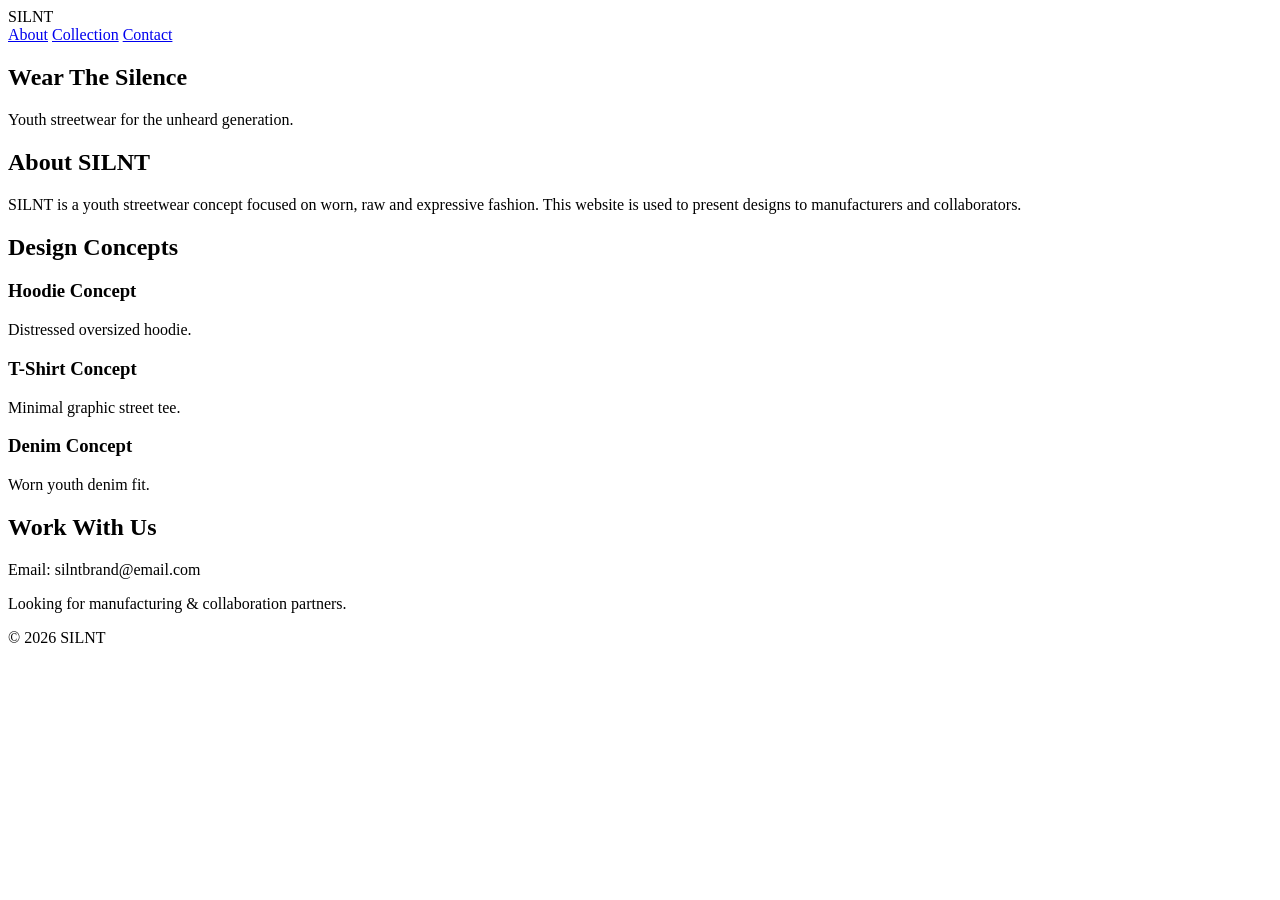
==== templates/index.html @ a0509a73 "Create index.html" ====
<!DOCTYPE html>
<html lang="en">
<head>
    <meta charset="UTF-8">
    <title>SILNT</title>
    <link rel="stylesheet" href="/static/style.css">
</head>

<body>

<!-- NAVBAR -->
<nav class="nav">
    <div class="logo">SILNT</div>
    <div class="links">
        <a href="#about">About</a>
        <a href="#collection">Collection</a>
        <a href="#contact">Contact</a>
    </div>
</nav>

<!-- HERO -->
<section class="hero">
    <h1>Wear The Silence</h1>
    <p>Youth streetwear for the unheard generation.</p>
</section>

<!-- ABOUT -->
<section id="about" class="section dark">
    <h2>About SILNT</h2>
    <p>
        SILNT is a youth streetwear concept focused on worn,
        raw and expressive fashion.  
        This website is used to present designs to manufacturers
        and collaborators.
    </p>
</section>

<!-- COLLECTION -->
<section id="collection" class="section">
    <h2>Design Concepts</h2>

    <div class="grid">

        <div class="card">
            <div class="placeholder"></div>
            <h3>Hoodie Concept</h3>
            <p>Distressed oversized hoodie.</p>
        </div>

        <div class="card">
            <div class="placeholder"></div>
            <h3>T-Shirt Concept</h3>
            <p>Minimal graphic street tee.</p>
        </div>

        <div class="card">
            <div class="placeholder"></div>
            <h3>Denim Concept</h3>
            <p>Worn youth denim fit.</p>
        </div>

    </div>
</section>

<!-- CONTACT -->
<section id="contact" class="section dark">
    <h2>Work With Us</h2>
    <p>Email: silntbrand@email.com</p>
    <p>Looking for manufacturing & collaboration partners.</p>
</section>

<footer>
    © 2026 SILNT
</footer>

</body>
</html>
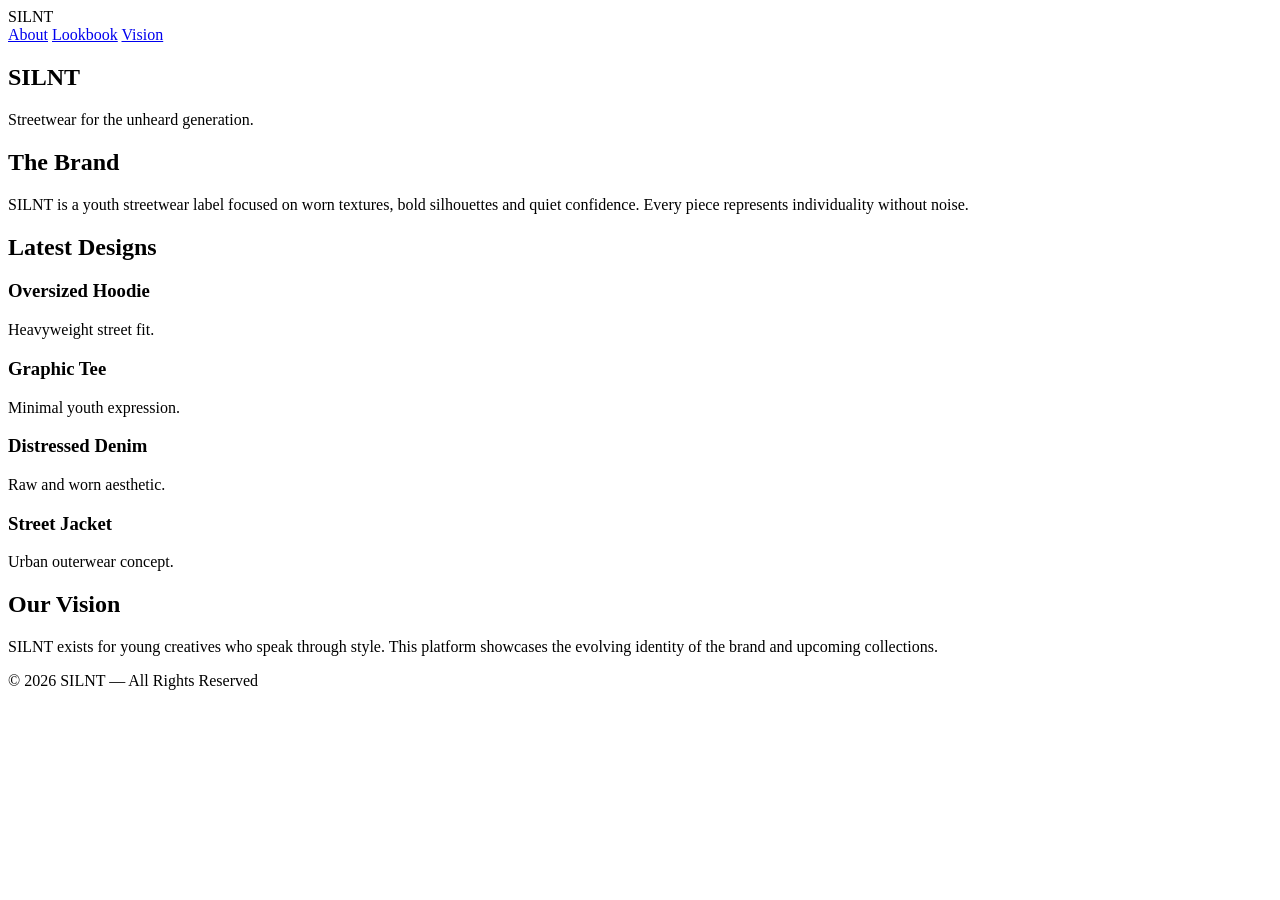
==== commit 5dde42ff: "Update index.html" ====
--- a/templates/index.html
+++ b/templates/index.html
@@ -13,64 +13,72 @@
     <div class="logo">SILNT</div>
     <div class="links">
         <a href="#about">About</a>
-        <a href="#collection">Collection</a>
-        <a href="#contact">Contact</a>
+        <a href="#lookbook">Lookbook</a>
+        <a href="#vision">Vision</a>
     </div>
 </nav>
 
 <!-- HERO -->
 <section class="hero">
-    <h1>Wear The Silence</h1>
-    <p>Youth streetwear for the unheard generation.</p>
+    <h1>SILNT</h1>
+    <p>Streetwear for the unheard generation.</p>
 </section>
 
 <!-- ABOUT -->
 <section id="about" class="section dark">
-    <h2>About SILNT</h2>
+    <h2>The Brand</h2>
     <p>
-        SILNT is a youth streetwear concept focused on worn,
-        raw and expressive fashion.  
-        This website is used to present designs to manufacturers
-        and collaborators.
+        SILNT is a youth streetwear label focused on worn textures,
+        bold silhouettes and quiet confidence.
+        Every piece represents individuality without noise.
     </p>
 </section>
 
-<!-- COLLECTION -->
-<section id="collection" class="section">
-    <h2>Design Concepts</h2>
+<!-- LOOKBOOK -->
+<section id="lookbook" class="section">
+    <h2>Latest Designs</h2>
 
     <div class="grid">
 
         <div class="card">
             <div class="placeholder"></div>
-            <h3>Hoodie Concept</h3>
-            <p>Distressed oversized hoodie.</p>
+            <h3>Oversized Hoodie</h3>
+            <p>Heavyweight street fit.</p>
         </div>
 
         <div class="card">
             <div class="placeholder"></div>
-            <h3>T-Shirt Concept</h3>
-            <p>Minimal graphic street tee.</p>
+            <h3>Graphic Tee</h3>
+            <p>Minimal youth expression.</p>
         </div>
 
         <div class="card">
             <div class="placeholder"></div>
-            <h3>Denim Concept</h3>
-            <p>Worn youth denim fit.</p>
+            <h3>Distressed Denim</h3>
+            <p>Raw and worn aesthetic.</p>
+        </div>
+
+        <div class="card">
+            <div class="placeholder"></div>
+            <h3>Street Jacket</h3>
+            <p>Urban outerwear concept.</p>
         </div>
 
     </div>
 </section>
 
-<!-- CONTACT -->
-<section id="contact" class="section dark">
-    <h2>Work With Us</h2>
-    <p>Email: silntbrand@email.com</p>
-    <p>Looking for manufacturing & collaboration partners.</p>
+<!-- VISION -->
+<section id="vision" class="section dark">
+    <h2>Our Vision</h2>
+    <p>
+        SILNT exists for young creatives who speak through style.
+        This platform showcases the evolving identity of the brand
+        and upcoming collections.
+    </p>
 </section>
 
 <footer>
-    © 2026 SILNT
+    © 2026 SILNT — All Rights Reserved
 </footer>
 
 </body>
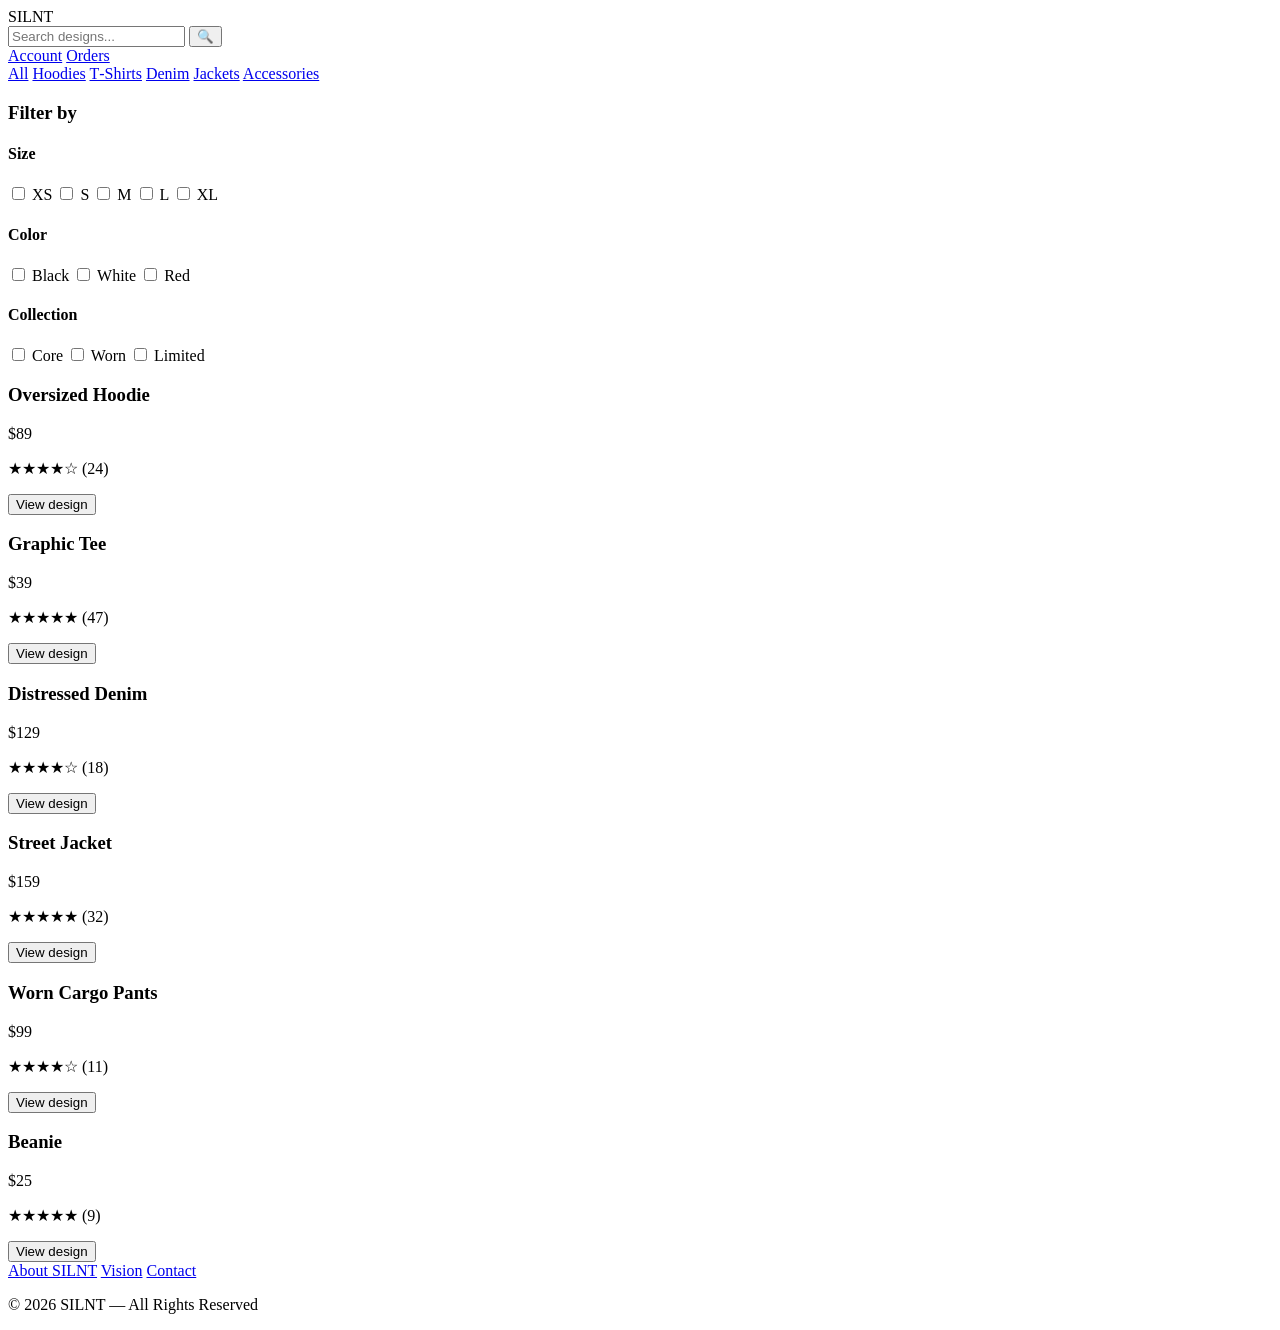
==== commit a7a7eabc: "Update index.html" ====
--- a/templates/index.html
+++ b/templates/index.html
@@ -2,83 +2,134 @@
 <html lang="en">
 <head>
     <meta charset="UTF-8">
-    <title>SILNT</title>
+    <title>SILNT – Streetwear</title>
     <link rel="stylesheet" href="/static/style.css">
 </head>
-
 <body>
 
-<!-- NAVBAR -->
-<nav class="nav">
+<!-- Amazon‑style top bar -->
+<div class="top-bar">
     <div class="logo">SILNT</div>
-    <div class="links">
-        <a href="#about">About</a>
-        <a href="#lookbook">Lookbook</a>
-        <a href="#vision">Vision</a>
+    <div class="search-bar">
+        <input type="text" placeholder="Search designs...">
+        <button>🔍</button>
     </div>
-</nav>
+    <div class="account-links">
+        <a href="#">Account</a>
+        <a href="#">Orders</a>
+    </div>
+</div>
 
-<!-- HERO -->
-<section class="hero">
-    <h1>SILNT</h1>
-    <p>Streetwear for the unheard generation.</p>
-</section>
+<!-- Secondary navigation (categories) -->
+<div class="category-nav">
+    <a href="#">All</a>
+    <a href="#">Hoodies</a>
+    <a href="#">T‑Shirts</a>
+    <a href="#">Denim</a>
+    <a href="#">Jackets</a>
+    <a href="#">Accessories</a>
+</div>
 
-<!-- ABOUT -->
-<section id="about" class="section dark">
-    <h2>The Brand</h2>
-    <p>
-        SILNT is a youth streetwear label focused on worn textures,
-        bold silhouettes and quiet confidence.
-        Every piece represents individuality without noise.
-    </p>
-</section>
+<!-- Main container with sidebar + product grid -->
+<div class="main-container">
 
-<!-- LOOKBOOK -->
-<section id="lookbook" class="section">
-    <h2>Latest Designs</h2>
+    <!-- Left sidebar (filters) -->
+    <aside class="sidebar">
+        <h3>Filter by</h3>
+        <div class="filter-section">
+            <h4>Size</h4>
+            <label><input type="checkbox"> XS</label>
+            <label><input type="checkbox"> S</label>
+            <label><input type="checkbox"> M</label>
+            <label><input type="checkbox"> L</label>
+            <label><input type="checkbox"> XL</label>
+        </div>
+        <div class="filter-section">
+            <h4>Color</h4>
+            <label><input type="checkbox"> Black</label>
+            <label><input type="checkbox"> White</label>
+            <label><input type="checkbox"> Red</label>
+        </div>
+        <div class="filter-section">
+            <h4>Collection</h4>
+            <label><input type="checkbox"> Core</label>
+            <label><input type="checkbox"> Worn</label>
+            <label><input type="checkbox"> Limited</label>
+        </div>
+    </aside>
 
-    <div class="grid">
-
-        <div class="card">
-            <div class="placeholder"></div>
-            <h3>Oversized Hoodie</h3>
-            <p>Heavyweight street fit.</p>
+    <!-- Product grid (lookbook) -->
+    <section class="products-grid">
+        <div class="product-card">
+            <div class="image-placeholder"></div>
+            <div class="product-info">
+                <h3>Oversized Hoodie</h3>
+                <p class="price">$89</p>
+                <p class="rating">★★★★☆ (24)</p>
+                <button class="view-btn">View design</button>
+            </div>
         </div>
 
-        <div class="card">
-            <div class="placeholder"></div>
-            <h3>Graphic Tee</h3>
-            <p>Minimal youth expression.</p>
+        <div class="product-card">
+            <div class="image-placeholder"></div>
+            <div class="product-info">
+                <h3>Graphic Tee</h3>
+                <p class="price">$39</p>
+                <p class="rating">★★★★★ (47)</p>
+                <button class="view-btn">View design</button>
+            </div>
         </div>
 
-        <div class="card">
-            <div class="placeholder"></div>
-            <h3>Distressed Denim</h3>
-            <p>Raw and worn aesthetic.</p>
+        <div class="product-card">
+            <div class="image-placeholder"></div>
+            <div class="product-info">
+                <h3>Distressed Denim</h3>
+                <p class="price">$129</p>
+                <p class="rating">★★★★☆ (18)</p>
+                <button class="view-btn">View design</button>
+            </div>
         </div>
 
-        <div class="card">
-            <div class="placeholder"></div>
-            <h3>Street Jacket</h3>
-            <p>Urban outerwear concept.</p>
+        <div class="product-card">
+            <div class="image-placeholder"></div>
+            <div class="product-info">
+                <h3>Street Jacket</h3>
+                <p class="price">$159</p>
+                <p class="rating">★★★★★ (32)</p>
+                <button class="view-btn">View design</button>
+            </div>
         </div>
 
+        <div class="product-card">
+            <div class="image-placeholder"></div>
+            <div class="product-info">
+                <h3>Worn Cargo Pants</h3>
+                <p class="price">$99</p>
+                <p class="rating">★★★★☆ (11)</p>
+                <button class="view-btn">View design</button>
+            </div>
+        </div>
+
+        <div class="product-card">
+            <div class="image-placeholder"></div>
+            <div class="product-info">
+                <h3>Beanie</h3>
+                <p class="price">$25</p>
+                <p class="rating">★★★★★ (9)</p>
+                <button class="view-btn">View design</button>
+            </div>
+        </div>
+    </section>
+</div>
+
+<!-- Footer -->
+<footer>
+    <div class="footer-links">
+        <a href="#">About SILNT</a>
+        <a href="#">Vision</a>
+        <a href="#">Contact</a>
     </div>
-</section>
-
-<!-- VISION -->
-<section id="vision" class="section dark">
-    <h2>Our Vision</h2>
-    <p>
-        SILNT exists for young creatives who speak through style.
-        This platform showcases the evolving identity of the brand
-        and upcoming collections.
-    </p>
-</section>
-
-<footer>
-    © 2026 SILNT — All Rights Reserved
+    <p>© 2026 SILNT — All Rights Reserved</p>
 </footer>
 
 </body>
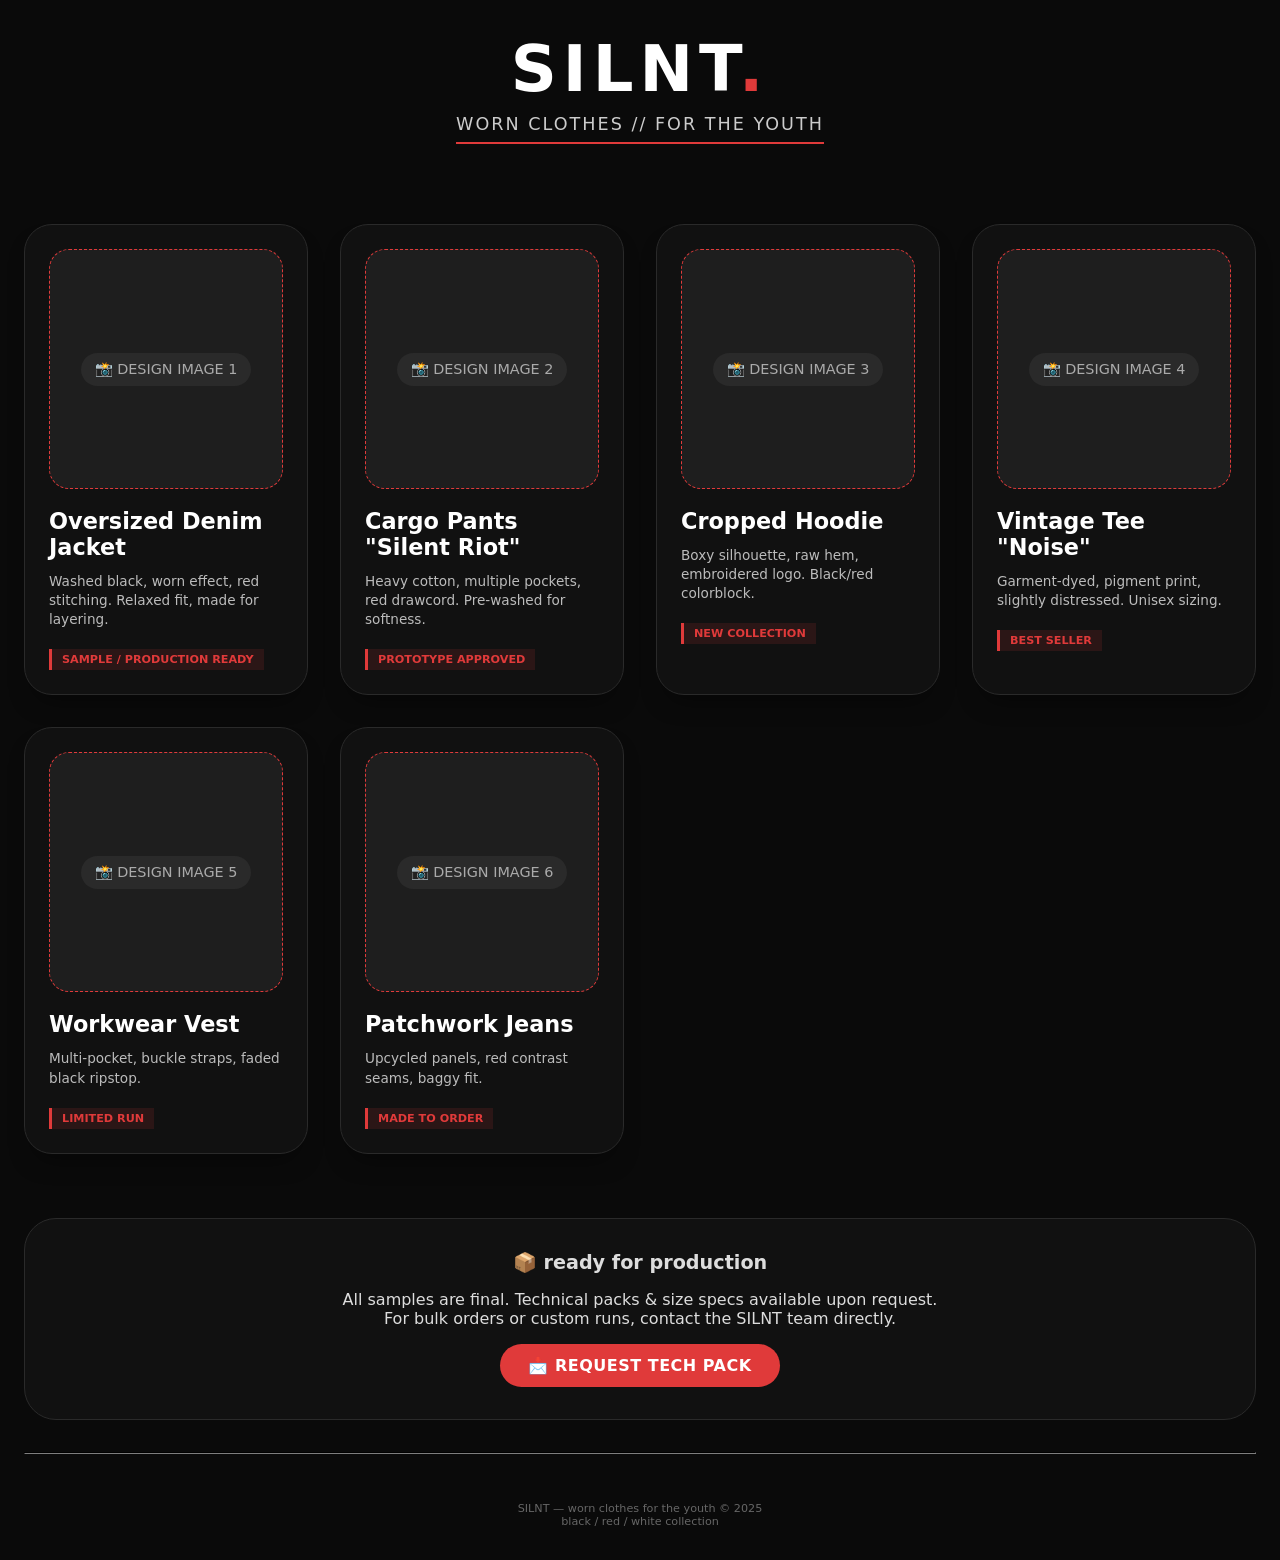
==== commit ab413f42: "Update index.html" ====
--- a/templates/index.html
+++ b/templates/index.html
@@ -2,135 +2,309 @@
 <html lang="en">
 <head>
     <meta charset="UTF-8">
-    <title>SILNT – Streetwear</title>
-    <link rel="stylesheet" href="/static/style.css">
+    <meta name="viewport" content="width=device-width, initial-scale=1.0, user-scalable=yes">
+    <title>SILNT – Worn clothes for the youth</title>
+    <style>
+        * {
+            margin: 0;
+            padding: 0;
+            box-sizing: border-box;
+        }
+
+        body {
+            background: #0a0a0a;  /* deep black base */
+            font-family: 'Inter', 'Segoe UI', system-ui, -apple-system, sans-serif;
+            color: #eee;
+            padding: 2rem 1.5rem;
+        }
+
+        /* red accent & white details */
+        .brand-red {
+            color: #e03a3a;
+        }
+
+        /* container */
+        .container {
+            max-width: 1300px;
+            margin: 0 auto;
+        }
+
+        /* header */
+        .brand-header {
+            text-align: center;
+            margin-bottom: 3rem;
+            border-bottom: 2px solid #e03a3a;
+            display: inline-block;
+            width: auto;
+            padding-bottom: 0.5rem;
+        }
+
+        h1 {
+            font-size: 4rem;
+            letter-spacing: 6px;
+            font-weight: 800;
+            color: white;
+            text-transform: uppercase;
+        }
+
+        h1 span {
+            color: #e03a3a;
+        }
+
+        .tagline {
+            font-size: 1.1rem;
+            text-transform: uppercase;
+            letter-spacing: 2px;
+            color: #ccc;
+            margin-top: 0.5rem;
+        }
+
+        /* description beside floating cards – we use a grid of product cards */
+        .products-grid {
+            display: grid;
+            grid-template-columns: repeat(auto-fill, minmax(280px, 1fr));
+            gap: 2rem;
+            margin-top: 2rem;
+        }
+
+        /* floating card effect (same animation as before) */
+        .product-card {
+            background: #111;
+            border: 1px solid #2a2a2a;
+            border-radius: 28px;
+            padding: 1.5rem;
+            transition: all 0.25s ease;
+            animation: float 4s infinite ease-in-out;
+            box-shadow: 0 15px 25px -12px rgba(0,0,0,0.5);
+            backdrop-filter: blur(2px);
+        }
+
+        .product-card:nth-child(1) { animation-delay: 0s; }
+        .product-card:nth-child(2) { animation-delay: 0.4s; }
+        .product-card:nth-child(3) { animation-delay: 0.8s; }
+        .product-card:nth-child(4) { animation-delay: 1.2s; }
+        .product-card:nth-child(5) { animation-delay: 0.2s; }
+        .product-card:nth-child(6) { animation-delay: 0.6s; }
+
+        @keyframes float {
+            0% { transform: translateY(0px); }
+            50% { transform: translateY(-6px); }
+            100% { transform: translateY(0px); }
+        }
+
+        .product-card:hover {
+            transform: scale(1.02) translateY(-4px);
+            border-color: #e03a3a;
+            box-shadow: 0 25px 35px -16px rgba(224,58,58,0.3);
+        }
+
+        /* image placeholder (no actual image, just a mockup area) */
+        .image-placeholder {
+            background: #1e1e1e;
+            border-radius: 20px;
+            height: 240px;
+            display: flex;
+            align-items: center;
+            justify-content: center;
+            margin-bottom: 1.2rem;
+            border: 1px dashed #e03a3a;
+            text-align: center;
+            font-size: 0.9rem;
+            color: #aaa;
+            text-transform: uppercase;
+            transition: background 0.2s;
+        }
+
+        .image-placeholder i {
+            font-style: normal;
+            background: #2a2a2a;
+            padding: 8px 14px;
+            border-radius: 40px;
+        }
+
+        /* product info */
+        .product-title {
+            font-size: 1.4rem;
+            font-weight: 700;
+            margin-bottom: 0.5rem;
+            color: white;
+        }
+
+        .product-description {
+            font-size: 0.85rem;
+            color: #bcbcbc;
+            line-height: 1.4;
+            margin: 0.75rem 0;
+        }
+
+        .badge {
+            display: inline-block;
+            background: #e03a3a20;
+            border-left: 3px solid #e03a3a;
+            padding: 4px 10px;
+            font-size: 0.7rem;
+            font-weight: 600;
+            text-transform: uppercase;
+            color: #e03a3a;
+            margin-top: 0.5rem;
+        }
+
+        /* call to action / note for manufacturer */
+        .contact-note {
+            margin-top: 4rem;
+            text-align: center;
+            background: #111;
+            padding: 2rem;
+            border-radius: 32px;
+            border: 1px solid #2a2a2a;
+        }
+
+        .contact-note p {
+            max-width: 600px;
+            margin: 0 auto 1rem auto;
+            color: #ddd;
+        }
+
+        .btn {
+            display: inline-block;
+            background: #e03a3a;
+            color: white;
+            border: none;
+            padding: 12px 28px;
+            border-radius: 40px;
+            font-weight: bold;
+            letter-spacing: 0.5px;
+            text-decoration: none;
+            transition: background 0.2s;
+        }
+
+        .btn:hover {
+            background: #b02a2a;
+        }
+
+        hr {
+            border-color: #2a2a2a;
+            margin: 2rem 0;
+        }
+
+        footer {
+            text-align: center;
+            font-size: 0.7rem;
+            color: #666;
+            margin-top: 3rem;
+        }
+
+        /* responsive */
+        @media (max-width: 700px) {
+            body {
+                padding: 1rem;
+            }
+            h1 {
+                font-size: 2.5rem;
+            }
+            .products-grid {
+                gap: 1.2rem;
+            }
+        }
+    </style>
 </head>
 <body>
-
-<!-- Amazon‑style top bar -->
-<div class="top-bar">
-    <div class="logo">SILNT</div>
-    <div class="search-bar">
-        <input type="text" placeholder="Search designs...">
-        <button>🔍</button>
+<div class="container">
+    <div style="text-align: center;">
+        <div class="brand-header">
+            <h1>SILNT<span>.</span></h1>
+            <div class="tagline">worn clothes // for the youth</div>
+        </div>
     </div>
-    <div class="account-links">
-        <a href="#">Account</a>
-        <a href="#">Orders</a>
+
+    <!-- product grid -->
+    <div class="products-grid">
+        <!-- card 1 -->
+        <div class="product-card">
+            <div class="image-placeholder">
+                <i>📸 DESIGN IMAGE 1</i>
+            </div>
+            <div class="product-title">Oversized Denim Jacket</div>
+            <div class="product-description">
+                Washed black, worn effect, red stitching. Relaxed fit, made for layering.
+            </div>
+            <div class="badge">sample / production ready</div>
+        </div>
+
+        <!-- card 2 -->
+        <div class="product-card">
+            <div class="image-placeholder">
+                <i>📸 DESIGN IMAGE 2</i>
+            </div>
+            <div class="product-title">Cargo Pants "Silent Riot"</div>
+            <div class="product-description">
+                Heavy cotton, multiple pockets, red drawcord. Pre‑washed for softness.
+            </div>
+            <div class="badge">prototype approved</div>
+        </div>
+
+        <!-- card 3 -->
+        <div class="product-card">
+            <div class="image-placeholder">
+                <i>📸 DESIGN IMAGE 3</i>
+            </div>
+            <div class="product-title">Cropped Hoodie</div>
+            <div class="product-description">
+                Boxy silhouette, raw hem, embroidered logo. Black/red colorblock.
+            </div>
+            <div class="badge">new collection</div>
+        </div>
+
+        <!-- card 4 -->
+        <div class="product-card">
+            <div class="image-placeholder">
+                <i>📸 DESIGN IMAGE 4</i>
+            </div>
+            <div class="product-title">Vintage Tee "Noise"</div>
+            <div class="product-description">
+                Garment‑dyed, pigment print, slightly distressed. Unisex sizing.
+            </div>
+            <div class="badge">best seller</div>
+        </div>
+
+        <!-- card 5 -->
+        <div class="product-card">
+            <div class="image-placeholder">
+                <i>📸 DESIGN IMAGE 5</i>
+            </div>
+            <div class="product-title">Workwear Vest</div>
+            <div class="product-description">
+                Multi‑pocket, buckle straps, faded black ripstop.
+            </div>
+            <div class="badge">limited run</div>
+        </div>
+
+        <!-- card 6 -->
+        <div class="product-card">
+            <div class="image-placeholder">
+                <i>📸 DESIGN IMAGE 6</i>
+            </div>
+            <div class="product-title">Patchwork Jeans</div>
+            <div class="product-description">
+                Upcycled panels, red contrast seams, baggy fit.
+            </div>
+            <div class="badge">made to order</div>
+        </div>
     </div>
+
+    <!-- note for manufacturer & others -->
+    <div class="contact-note">
+        <p style="font-size:1.2rem; font-weight:600;">📦 ready for production</p>
+        <p>All samples are final. Technical packs & size specs available upon request.<br>
+        For bulk orders or custom runs, contact the SILNT team directly.</p>
+        <a href="#" class="btn">📩 REQUEST TECH PACK</a>
+    </div>
+
+    <hr>
+    <footer>
+        SILNT — worn clothes for the youth © 2025<br>
+        black / red / white collection
+    </footer>
 </div>
-
-<!-- Secondary navigation (categories) -->
-<div class="category-nav">
-    <a href="#">All</a>
-    <a href="#">Hoodies</a>
-    <a href="#">T‑Shirts</a>
-    <a href="#">Denim</a>
-    <a href="#">Jackets</a>
-    <a href="#">Accessories</a>
-</div>
-
-<!-- Main container with sidebar + product grid -->
-<div class="main-container">
-
-    <!-- Left sidebar (filters) -->
-    <aside class="sidebar">
-        <h3>Filter by</h3>
-        <div class="filter-section">
-            <h4>Size</h4>
-            <label><input type="checkbox"> XS</label>
-            <label><input type="checkbox"> S</label>
-            <label><input type="checkbox"> M</label>
-            <label><input type="checkbox"> L</label>
-            <label><input type="checkbox"> XL</label>
-        </div>
-        <div class="filter-section">
-            <h4>Color</h4>
-            <label><input type="checkbox"> Black</label>
-            <label><input type="checkbox"> White</label>
-            <label><input type="checkbox"> Red</label>
-        </div>
-        <div class="filter-section">
-            <h4>Collection</h4>
-            <label><input type="checkbox"> Core</label>
-            <label><input type="checkbox"> Worn</label>
-            <label><input type="checkbox"> Limited</label>
-        </div>
-    </aside>
-
-    <!-- Product grid (lookbook) -->
-    <section class="products-grid">
-        <div class="product-card">
-            <div class="image-placeholder"></div>
-            <div class="product-info">
-                <h3>Oversized Hoodie</h3>
-                <p class="price">$89</p>
-                <p class="rating">★★★★☆ (24)</p>
-                <button class="view-btn">View design</button>
-            </div>
-        </div>
-
-        <div class="product-card">
-            <div class="image-placeholder"></div>
-            <div class="product-info">
-                <h3>Graphic Tee</h3>
-                <p class="price">$39</p>
-                <p class="rating">★★★★★ (47)</p>
-                <button class="view-btn">View design</button>
-            </div>
-        </div>
-
-        <div class="product-card">
-            <div class="image-placeholder"></div>
-            <div class="product-info">
-                <h3>Distressed Denim</h3>
-                <p class="price">$129</p>
-                <p class="rating">★★★★☆ (18)</p>
-                <button class="view-btn">View design</button>
-            </div>
-        </div>
-
-        <div class="product-card">
-            <div class="image-placeholder"></div>
-            <div class="product-info">
-                <h3>Street Jacket</h3>
-                <p class="price">$159</p>
-                <p class="rating">★★★★★ (32)</p>
-                <button class="view-btn">View design</button>
-            </div>
-        </div>
-
-        <div class="product-card">
-            <div class="image-placeholder"></div>
-            <div class="product-info">
-                <h3>Worn Cargo Pants</h3>
-                <p class="price">$99</p>
-                <p class="rating">★★★★☆ (11)</p>
-                <button class="view-btn">View design</button>
-            </div>
-        </div>
-
-        <div class="product-card">
-            <div class="image-placeholder"></div>
-            <div class="product-info">
-                <h3>Beanie</h3>
-                <p class="price">$25</p>
-                <p class="rating">★★★★★ (9)</p>
-                <button class="view-btn">View design</button>
-            </div>
-        </div>
-    </section>
-</div>
-
-<!-- Footer -->
-<footer>
-    <div class="footer-links">
-        <a href="#">About SILNT</a>
-        <a href="#">Vision</a>
-        <a href="#">Contact</a>
-    </div>
-    <p>© 2026 SILNT — All Rights Reserved</p>
-</footer>
-
 </body>
 </html>
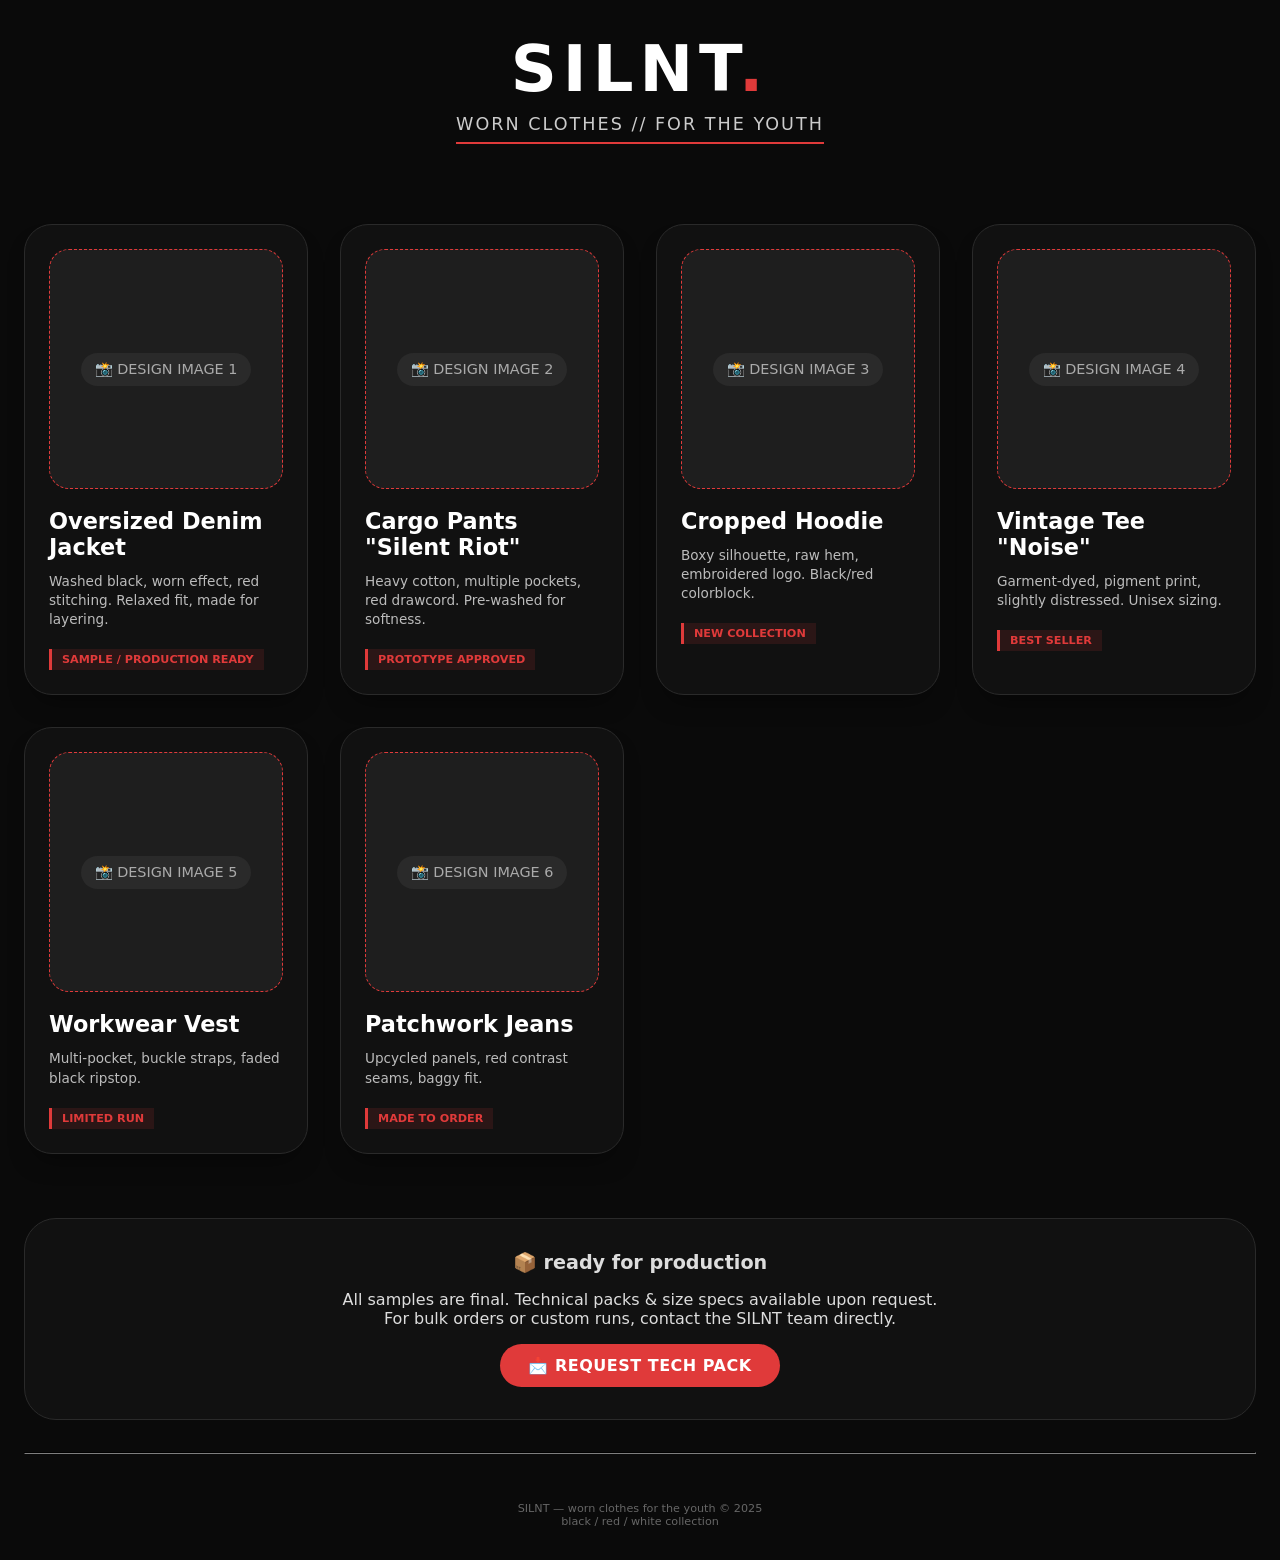
==== commit f897011c: "Update index.html" ====
--- a/templates/index.html
+++ b/templates/index.html
@@ -12,18 +12,16 @@
         }
 
         body {
-            background: #0a0a0a;  /* deep black base */
+            background: #0a0a0a;
             font-family: 'Inter', 'Segoe UI', system-ui, -apple-system, sans-serif;
             color: #eee;
             padding: 2rem 1.5rem;
         }
 
-        /* red accent & white details */
         .brand-red {
             color: #e03a3a;
         }
 
-        /* container */
         .container {
             max-width: 1300px;
             margin: 0 auto;
@@ -59,7 +57,7 @@
             margin-top: 0.5rem;
         }
 
-        /* description beside floating cards – we use a grid of product cards */
+        /* product grid */
         .products-grid {
             display: grid;
             grid-template-columns: repeat(auto-fill, minmax(280px, 1fr));
@@ -67,38 +65,22 @@
             margin-top: 2rem;
         }
 
-        /* floating card effect (same animation as before) */
+        /* card – no continuous float, only the image will float on hover */
         .product-card {
             background: #111;
             border: 1px solid #2a2a2a;
             border-radius: 28px;
             padding: 1.5rem;
             transition: all 0.25s ease;
-            animation: float 4s infinite ease-in-out;
             box-shadow: 0 15px 25px -12px rgba(0,0,0,0.5);
-            backdrop-filter: blur(2px);
-        }
-
-        .product-card:nth-child(1) { animation-delay: 0s; }
-        .product-card:nth-child(2) { animation-delay: 0.4s; }
-        .product-card:nth-child(3) { animation-delay: 0.8s; }
-        .product-card:nth-child(4) { animation-delay: 1.2s; }
-        .product-card:nth-child(5) { animation-delay: 0.2s; }
-        .product-card:nth-child(6) { animation-delay: 0.6s; }
-
-        @keyframes float {
-            0% { transform: translateY(0px); }
-            50% { transform: translateY(-6px); }
-            100% { transform: translateY(0px); }
         }
 
         .product-card:hover {
-            transform: scale(1.02) translateY(-4px);
             border-color: #e03a3a;
             box-shadow: 0 25px 35px -16px rgba(224,58,58,0.3);
         }
 
-        /* image placeholder (no actual image, just a mockup area) */
+        /* image placeholder – this will float on hover */
         .image-placeholder {
             background: #1e1e1e;
             border-radius: 20px;
@@ -112,7 +94,16 @@
             font-size: 0.9rem;
             color: #aaa;
             text-transform: uppercase;
-            transition: background 0.2s;
+            transition: transform 0.25s ease, box-shadow 0.25s ease;
+            will-change: transform;
+        }
+
+        /* floating effect only on hover – image lifts up */
+        .product-card:hover .image-placeholder {
+            transform: translateY(-8px);
+            box-shadow: 0 20px 25px -12px rgba(224,58,58,0.4);
+            background: #2a2a2a;
+            border-color: #e03a3a;
         }
 
         .image-placeholder i {
@@ -120,6 +111,12 @@
             background: #2a2a2a;
             padding: 8px 14px;
             border-radius: 40px;
+            transition: background 0.2s;
+        }
+
+        .product-card:hover .image-placeholder i {
+            background: #e03a3a20;
+            color: #e03a3a;
         }
 
         /* product info */
@@ -149,7 +146,7 @@
             margin-top: 0.5rem;
         }
 
-        /* call to action / note for manufacturer */
+        /* contact section */
         .contact-note {
             margin-top: 4rem;
             text-align: center;
@@ -194,7 +191,6 @@
             margin-top: 3rem;
         }
 
-        /* responsive */
         @media (max-width: 700px) {
             body {
                 padding: 1rem;
@@ -217,7 +213,6 @@
         </div>
     </div>
 
-    <!-- product grid -->
     <div class="products-grid">
         <!-- card 1 -->
         <div class="product-card">
@@ -292,7 +287,6 @@
         </div>
     </div>
 
-    <!-- note for manufacturer & others -->
     <div class="contact-note">
         <p style="font-size:1.2rem; font-weight:600;">📦 ready for production</p>
         <p>All samples are final. Technical packs & size specs available upon request.<br>
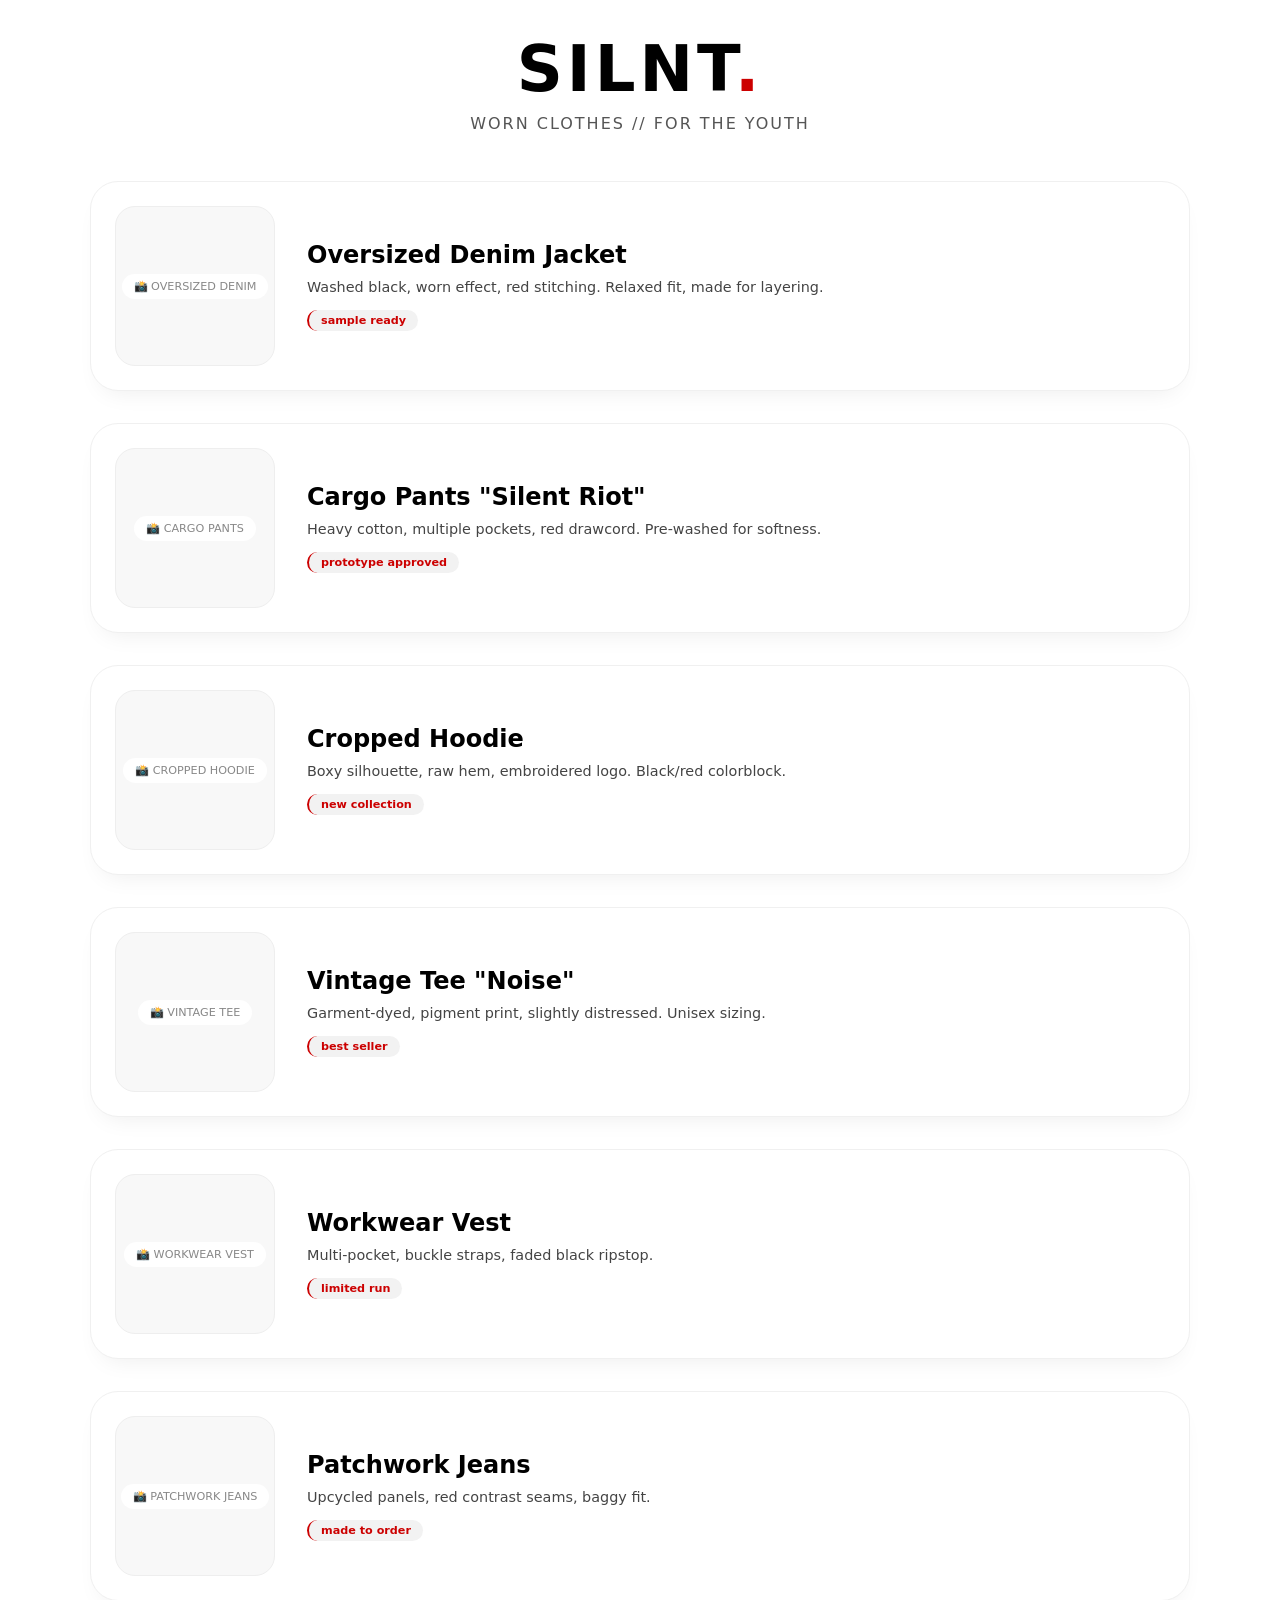
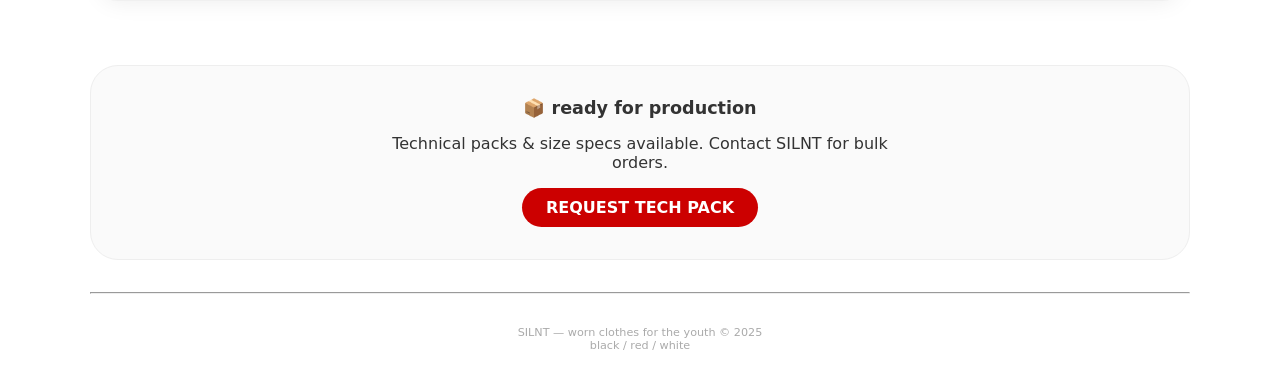
==== commit 85cf8c68: "Update index.html" ====
--- a/templates/index.html
+++ b/templates/index.html
@@ -3,7 +3,7 @@
 <head>
     <meta charset="UTF-8">
     <meta name="viewport" content="width=device-width, initial-scale=1.0, user-scalable=yes">
-    <title>SILNT – Worn clothes for the youth</title>
+    <title>SILNT – worn clothes for the youth</title>
     <style>
         * {
             margin: 0;
@@ -12,18 +12,14 @@
         }
 
         body {
-            background: #0a0a0a;
-            font-family: 'Inter', 'Segoe UI', system-ui, -apple-system, sans-serif;
-            color: #eee;
+            background: white;
+            font-family: 'Inter', 'Segoe UI', system-ui, sans-serif;
+            color: #111;
             padding: 2rem 1.5rem;
         }
 
-        .brand-red {
-            color: #e03a3a;
-        }
-
         .container {
-            max-width: 1300px;
+            max-width: 1100px;
             margin: 0 auto;
         }
 
@@ -31,273 +27,286 @@
         .brand-header {
             text-align: center;
             margin-bottom: 3rem;
-            border-bottom: 2px solid #e03a3a;
-            display: inline-block;
-            width: auto;
-            padding-bottom: 0.5rem;
         }
 
         h1 {
             font-size: 4rem;
-            letter-spacing: 6px;
+            letter-spacing: 4px;
             font-weight: 800;
-            color: white;
-            text-transform: uppercase;
+            color: black;
         }
 
         h1 span {
-            color: #e03a3a;
+            color: #c00;
         }
 
         .tagline {
-            font-size: 1.1rem;
+            font-size: 1rem;
             text-transform: uppercase;
             letter-spacing: 2px;
-            color: #ccc;
+            color: #555;
             margin-top: 0.5rem;
         }
 
         /* product grid */
         .products-grid {
-            display: grid;
-            grid-template-columns: repeat(auto-fill, minmax(280px, 1fr));
+            display: flex;
+            flex-direction: column;
             gap: 2rem;
-            margin-top: 2rem;
-        }
-
-        /* card – no continuous float, only the image will float on hover */
+        }
+
+        /* floating card */
         .product-card {
-            background: #111;
-            border: 1px solid #2a2a2a;
+            display: flex;
+            align-items: center;
+            gap: 2rem;
+            background: white;
             border-radius: 28px;
             padding: 1.5rem;
-            transition: all 0.25s ease;
-            box-shadow: 0 15px 25px -12px rgba(0,0,0,0.5);
+            box-shadow: 0 12px 24px -12px rgba(0, 0, 0, 0.08);
+            border: 1px solid #f0f0f0;
+            transition: box-shadow 0.2s, transform 0.2s;
         }
 
         .product-card:hover {
-            border-color: #e03a3a;
-            box-shadow: 0 25px 35px -16px rgba(224,58,58,0.3);
-        }
-
-        /* image placeholder – this will float on hover */
-        .image-placeholder {
-            background: #1e1e1e;
+            box-shadow: 0 20px 30px -12px rgba(0, 0, 0, 0.15);
+            transform: translateY(-2px);
+        }
+
+        /* image container – floats on hover */
+        .product-image {
+            flex-shrink: 0;
+            width: 160px;
+            height: 160px;
+            background: #f8f8f8;
             border-radius: 20px;
-            height: 240px;
             display: flex;
             align-items: center;
             justify-content: center;
-            margin-bottom: 1.2rem;
-            border: 1px dashed #e03a3a;
+            font-size: 0.8rem;
+            color: #aaa;
             text-align: center;
-            font-size: 0.9rem;
-            color: #aaa;
-            text-transform: uppercase;
             transition: transform 0.25s ease, box-shadow 0.25s ease;
-            will-change: transform;
-        }
-
-        /* floating effect only on hover – image lifts up */
-        .product-card:hover .image-placeholder {
+            border: 1px solid #eee;
+        }
+
+        /* the floating effect on hover */
+        .product-card:hover .product-image {
             transform: translateY(-8px);
-            box-shadow: 0 20px 25px -12px rgba(224,58,58,0.4);
-            background: #2a2a2a;
-            border-color: #e03a3a;
-        }
-
-        .image-placeholder i {
+            box-shadow: 0 15px 20px -10px rgba(0, 0, 0, 0.1);
+            background: #fff;
+            border-color: #ddd;
+        }
+
+        .product-image i {
             font-style: normal;
-            background: #2a2a2a;
-            padding: 8px 14px;
-            border-radius: 40px;
-            transition: background 0.2s;
-        }
-
-        .product-card:hover .image-placeholder i {
-            background: #e03a3a20;
-            color: #e03a3a;
-        }
-
-        /* product info */
+            background: #fff;
+            padding: 6px 12px;
+            border-radius: 30px;
+            font-size: 0.7rem;
+            color: #888;
+        }
+
+        /* description area */
+        .product-info {
+            flex: 1;
+        }
+
         .product-title {
-            font-size: 1.4rem;
+            font-size: 1.5rem;
             font-weight: 700;
             margin-bottom: 0.5rem;
-            color: white;
+            color: black;
         }
 
         .product-description {
-            font-size: 0.85rem;
-            color: #bcbcbc;
+            font-size: 0.9rem;
+            color: #444;
             line-height: 1.4;
-            margin: 0.75rem 0;
+            margin-bottom: 0.75rem;
         }
 
         .badge {
             display: inline-block;
-            background: #e03a3a20;
-            border-left: 3px solid #e03a3a;
-            padding: 4px 10px;
+            background: #f2f2f2;
+            padding: 4px 12px;
+            border-radius: 30px;
             font-size: 0.7rem;
             font-weight: 600;
-            text-transform: uppercase;
-            color: #e03a3a;
-            margin-top: 0.5rem;
+            color: #c00;
+            border-left: 2px solid #c00;
         }
 
         /* contact section */
         .contact-note {
             margin-top: 4rem;
             text-align: center;
-            background: #111;
+            background: #fafafa;
             padding: 2rem;
-            border-radius: 32px;
-            border: 1px solid #2a2a2a;
+            border-radius: 28px;
+            border: 1px solid #eee;
         }
 
         .contact-note p {
-            max-width: 600px;
+            max-width: 500px;
             margin: 0 auto 1rem auto;
-            color: #ddd;
+            color: #333;
         }
 
         .btn {
             display: inline-block;
-            background: #e03a3a;
+            background: #c00;
             color: white;
             border: none;
-            padding: 12px 28px;
+            padding: 10px 24px;
             border-radius: 40px;
             font-weight: bold;
-            letter-spacing: 0.5px;
             text-decoration: none;
             transition: background 0.2s;
         }
 
         .btn:hover {
-            background: #b02a2a;
+            background: #a00;
         }
 
         hr {
-            border-color: #2a2a2a;
+            border-color: #eee;
             margin: 2rem 0;
         }
 
         footer {
             text-align: center;
             font-size: 0.7rem;
-            color: #666;
-            margin-top: 3rem;
+            color: #aaa;
+            margin-top: 2rem;
         }
 
         @media (max-width: 700px) {
             body {
                 padding: 1rem;
             }
+            .product-card {
+                flex-direction: column;
+                text-align: center;
+                padding: 1.2rem;
+            }
+            .product-image {
+                width: 140px;
+                height: 140px;
+                margin-bottom: 1rem;
+            }
+            .product-title {
+                font-size: 1.3rem;
+            }
             h1 {
                 font-size: 2.5rem;
-            }
-            .products-grid {
-                gap: 1.2rem;
             }
         }
     </style>
 </head>
 <body>
 <div class="container">
-    <div style="text-align: center;">
-        <div class="brand-header">
-            <h1>SILNT<span>.</span></h1>
-            <div class="tagline">worn clothes // for the youth</div>
-        </div>
+    <div class="brand-header">
+        <h1>SILNT<span>.</span></h1>
+        <div class="tagline">worn clothes // for the youth</div>
     </div>
 
     <div class="products-grid">
         <!-- card 1 -->
         <div class="product-card">
-            <div class="image-placeholder">
-                <i>📸 DESIGN IMAGE 1</i>
-            </div>
-            <div class="product-title">Oversized Denim Jacket</div>
-            <div class="product-description">
-                Washed black, worn effect, red stitching. Relaxed fit, made for layering.
-            </div>
-            <div class="badge">sample / production ready</div>
+            <div class="product-image">
+                <i>📸 OVERSIZED DENIM</i>
+            </div>
+            <div class="product-info">
+                <div class="product-title">Oversized Denim Jacket</div>
+                <div class="product-description">
+                    Washed black, worn effect, red stitching. Relaxed fit, made for layering.
+                </div>
+                <div class="badge">sample ready</div>
+            </div>
         </div>
 
         <!-- card 2 -->
         <div class="product-card">
-            <div class="image-placeholder">
-                <i>📸 DESIGN IMAGE 2</i>
-            </div>
-            <div class="product-title">Cargo Pants "Silent Riot"</div>
-            <div class="product-description">
-                Heavy cotton, multiple pockets, red drawcord. Pre‑washed for softness.
-            </div>
-            <div class="badge">prototype approved</div>
+            <div class="product-image">
+                <i>📸 CARGO PANTS</i>
+            </div>
+            <div class="product-info">
+                <div class="product-title">Cargo Pants "Silent Riot"</div>
+                <div class="product-description">
+                    Heavy cotton, multiple pockets, red drawcord. Pre‑washed for softness.
+                </div>
+                <div class="badge">prototype approved</div>
+            </div>
         </div>
 
         <!-- card 3 -->
         <div class="product-card">
-            <div class="image-placeholder">
-                <i>📸 DESIGN IMAGE 3</i>
-            </div>
-            <div class="product-title">Cropped Hoodie</div>
-            <div class="product-description">
-                Boxy silhouette, raw hem, embroidered logo. Black/red colorblock.
-            </div>
-            <div class="badge">new collection</div>
+            <div class="product-image">
+                <i>📸 CROPPED HOODIE</i>
+            </div>
+            <div class="product-info">
+                <div class="product-title">Cropped Hoodie</div>
+                <div class="product-description">
+                    Boxy silhouette, raw hem, embroidered logo. Black/red colorblock.
+                </div>
+                <div class="badge">new collection</div>
+            </div>
         </div>
 
         <!-- card 4 -->
         <div class="product-card">
-            <div class="image-placeholder">
-                <i>📸 DESIGN IMAGE 4</i>
-            </div>
-            <div class="product-title">Vintage Tee "Noise"</div>
-            <div class="product-description">
-                Garment‑dyed, pigment print, slightly distressed. Unisex sizing.
-            </div>
-            <div class="badge">best seller</div>
+            <div class="product-image">
+                <i>📸 VINTAGE TEE</i>
+            </div>
+            <div class="product-info">
+                <div class="product-title">Vintage Tee "Noise"</div>
+                <div class="product-description">
+                    Garment‑dyed, pigment print, slightly distressed. Unisex sizing.
+                </div>
+                <div class="badge">best seller</div>
+            </div>
         </div>
 
         <!-- card 5 -->
         <div class="product-card">
-            <div class="image-placeholder">
-                <i>📸 DESIGN IMAGE 5</i>
-            </div>
-            <div class="product-title">Workwear Vest</div>
-            <div class="product-description">
-                Multi‑pocket, buckle straps, faded black ripstop.
-            </div>
-            <div class="badge">limited run</div>
+            <div class="product-image">
+                <i>📸 WORKWEAR VEST</i>
+            </div>
+            <div class="product-info">
+                <div class="product-title">Workwear Vest</div>
+                <div class="product-description">
+                    Multi‑pocket, buckle straps, faded black ripstop.
+                </div>
+                <div class="badge">limited run</div>
+            </div>
         </div>
 
         <!-- card 6 -->
         <div class="product-card">
-            <div class="image-placeholder">
-                <i>📸 DESIGN IMAGE 6</i>
-            </div>
-            <div class="product-title">Patchwork Jeans</div>
-            <div class="product-description">
-                Upcycled panels, red contrast seams, baggy fit.
-            </div>
-            <div class="badge">made to order</div>
+            <div class="product-image">
+                <i>📸 PATCHWORK JEANS</i>
+            </div>
+            <div class="product-info">
+                <div class="product-title">Patchwork Jeans</div>
+                <div class="product-description">
+                    Upcycled panels, red contrast seams, baggy fit.
+                </div>
+                <div class="badge">made to order</div>
+            </div>
         </div>
     </div>
 
     <div class="contact-note">
-        <p style="font-size:1.2rem; font-weight:600;">📦 ready for production</p>
-        <p>All samples are final. Technical packs & size specs available upon request.<br>
-        For bulk orders or custom runs, contact the SILNT team directly.</p>
-        <a href="#" class="btn">📩 REQUEST TECH PACK</a>
+        <p style="font-size:1.1rem; font-weight:600;">📦 ready for production</p>
+        <p>Technical packs & size specs available. Contact SILNT for bulk orders.</p>
+        <a href="#" class="btn">REQUEST TECH PACK</a>
     </div>
 
     <hr>
     <footer>
         SILNT — worn clothes for the youth © 2025<br>
-        black / red / white collection
+        black / red / white
     </footer>
 </div>
 </body>
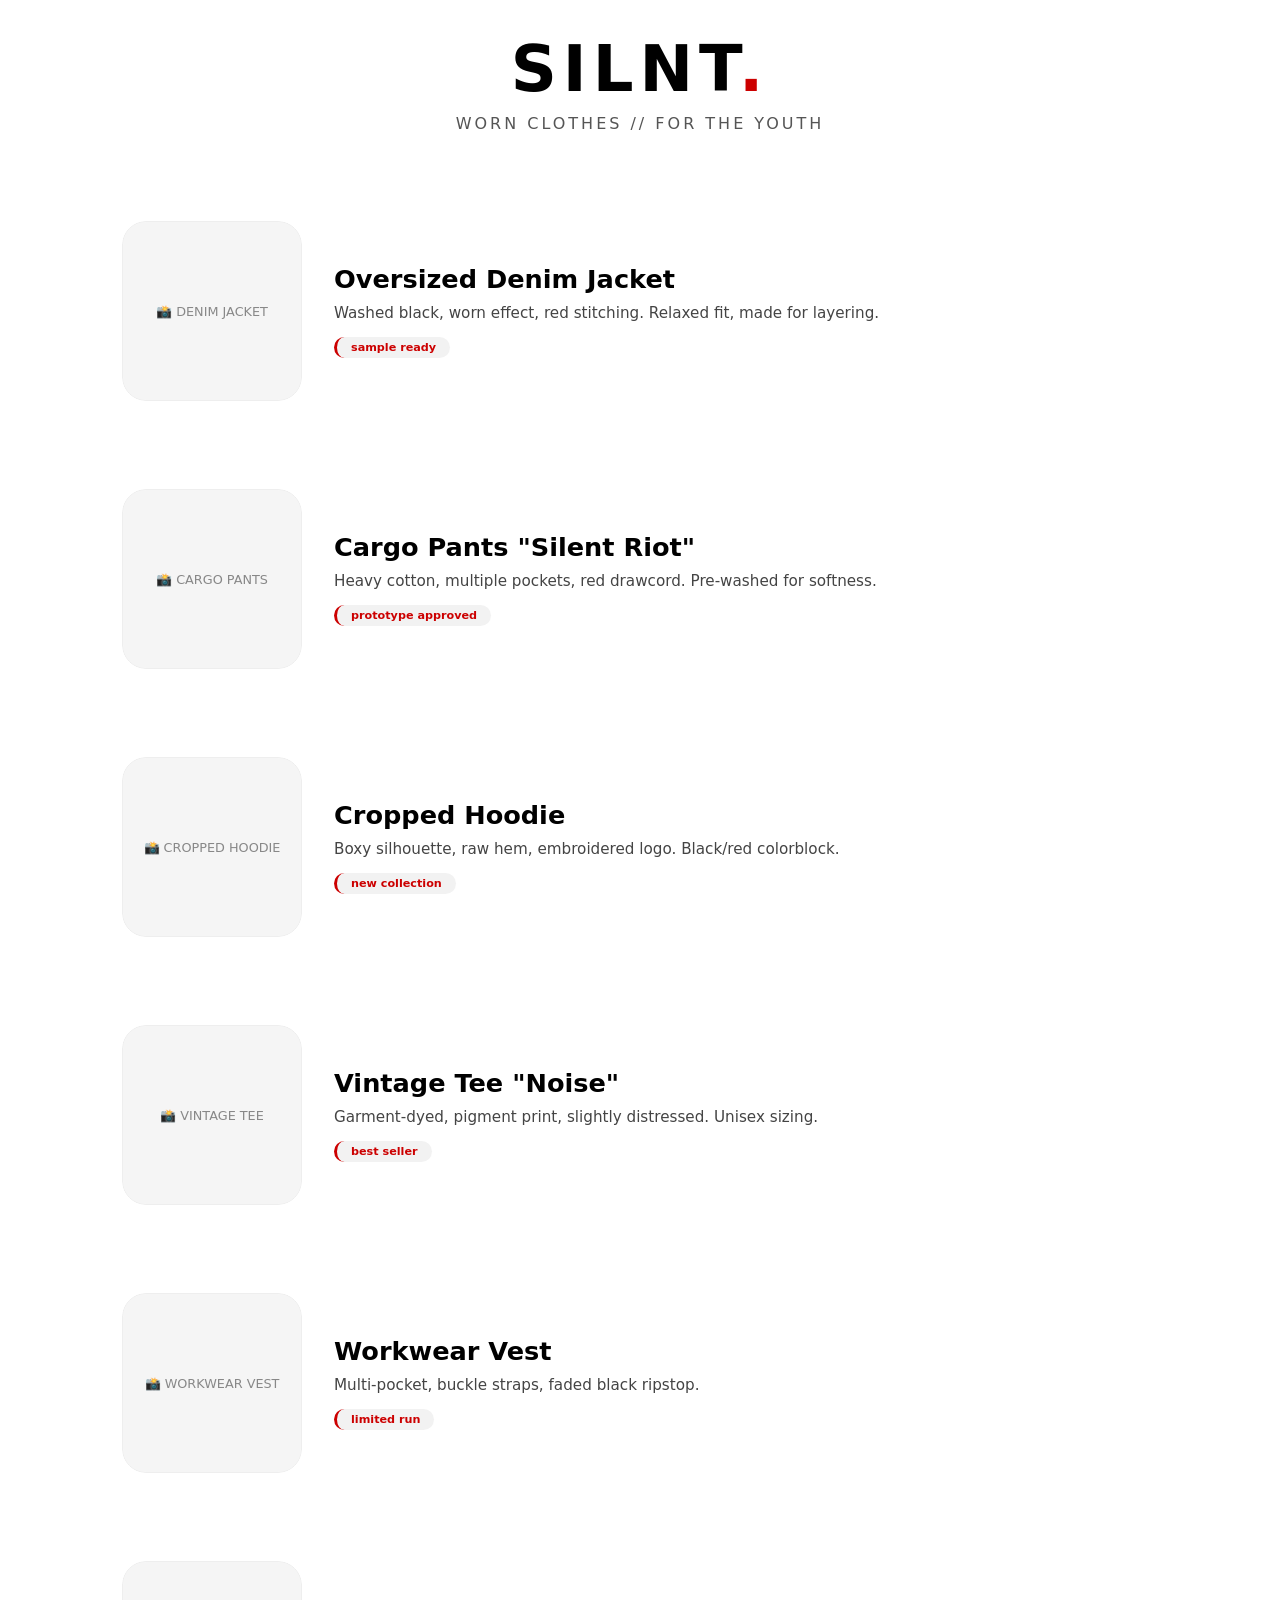
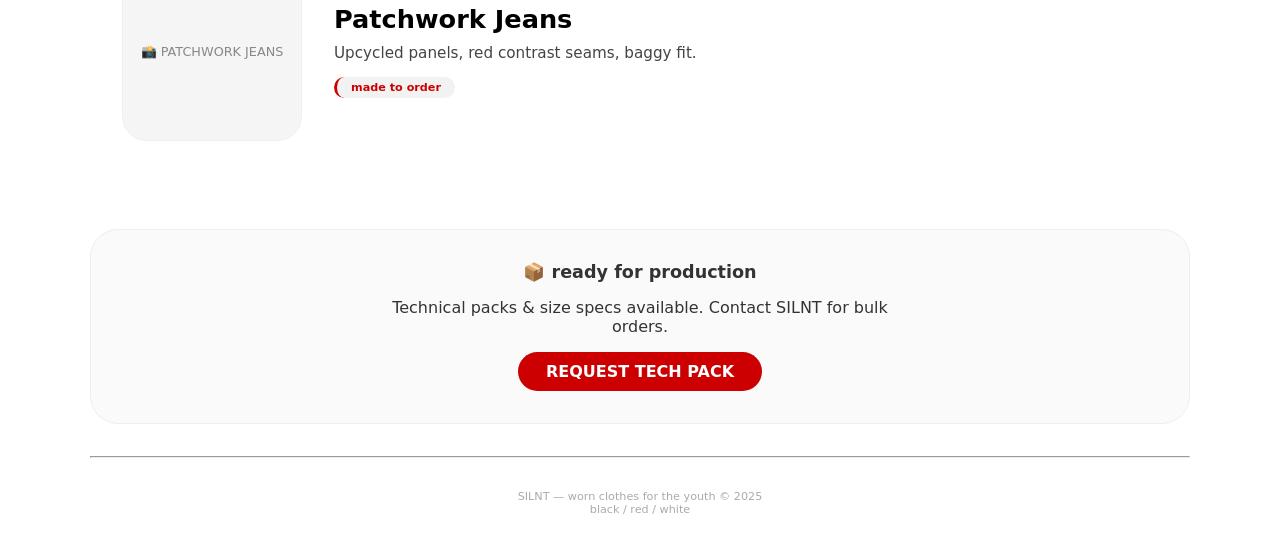
==== commit d11c239d: "Update index.html" ====
--- a/templates/index.html
+++ b/templates/index.html
@@ -14,7 +14,7 @@
         body {
             background: white;
             font-family: 'Inter', 'Segoe UI', system-ui, sans-serif;
-            color: #111;
+            color: black;
             padding: 2rem 1.5rem;
         }
 
@@ -26,12 +26,12 @@
         /* header */
         .brand-header {
             text-align: center;
-            margin-bottom: 3rem;
+            margin-bottom: 4rem;
         }
 
         h1 {
             font-size: 4rem;
-            letter-spacing: 4px;
+            letter-spacing: 6px;
             font-weight: 800;
             color: black;
         }
@@ -43,68 +43,65 @@
         .tagline {
             font-size: 1rem;
             text-transform: uppercase;
-            letter-spacing: 2px;
+            letter-spacing: 3px;
             color: #555;
             margin-top: 0.5rem;
         }
 
-        /* product grid */
+        /* product grid – each card holds a clothing image + description */
         .products-grid {
             display: flex;
             flex-direction: column;
-            gap: 2rem;
-        }
-
-        /* floating card */
+            gap: 2.5rem;
+        }
+
+        /* product card */
         .product-card {
             display: flex;
             align-items: center;
             gap: 2rem;
             background: white;
-            border-radius: 28px;
-            padding: 1.5rem;
-            box-shadow: 0 12px 24px -12px rgba(0, 0, 0, 0.08);
-            border: 1px solid #f0f0f0;
-            transition: box-shadow 0.2s, transform 0.2s;
-        }
-
-        .product-card:hover {
-            box-shadow: 0 20px 30px -12px rgba(0, 0, 0, 0.15);
-            transform: translateY(-2px);
-        }
-
-        /* image container – floats on hover */
-        .product-image {
+            border-radius: 32px;
+            padding: 1.5rem 2rem;
+            transition: all 0.2s;
+        }
+
+        /* image wrapper – this is what will hover/float */
+        .image-wrapper {
             flex-shrink: 0;
-            width: 160px;
-            height: 160px;
-            background: #f8f8f8;
-            border-radius: 20px;
+            width: 180px;
+            height: 180px;
+            border-radius: 24px;
+            overflow: hidden;
+            transition: transform 0.25s cubic-bezier(0.2, 0.9, 0.4, 1.1), box-shadow 0.25s;
+            will-change: transform;
+        }
+
+        /* the actual image placeholder (will be replaced with real product photos) */
+        .product-img {
+            width: 100%;
+            height: 100%;
+            background: #f5f5f5;
             display: flex;
             align-items: center;
             justify-content: center;
             font-size: 0.8rem;
-            color: #aaa;
+            color: #888;
             text-align: center;
-            transition: transform 0.25s ease, box-shadow 0.25s ease;
             border: 1px solid #eee;
-        }
-
-        /* the floating effect on hover */
-        .product-card:hover .product-image {
-            transform: translateY(-8px);
-            box-shadow: 0 15px 20px -10px rgba(0, 0, 0, 0.1);
+            border-radius: 24px;
+            transition: background 0.2s;
+        }
+
+        /* 🔥🔥🔥 HOVER EFFECT – the image floats when cursor is near the card */
+        .product-card:hover .image-wrapper {
+            transform: translateY(-12px);
+            box-shadow: 0 20px 25px -12px rgba(0, 0, 0, 0.2);
+        }
+
+        .product-card:hover .product-img {
             background: #fff;
-            border-color: #ddd;
-        }
-
-        .product-image i {
-            font-style: normal;
-            background: #fff;
-            padding: 6px 12px;
-            border-radius: 30px;
-            font-size: 0.7rem;
-            color: #888;
+            border-color: #c00;
         }
 
         /* description area */
@@ -113,31 +110,31 @@
         }
 
         .product-title {
-            font-size: 1.5rem;
+            font-size: 1.6rem;
             font-weight: 700;
             margin-bottom: 0.5rem;
             color: black;
         }
 
         .product-description {
-            font-size: 0.9rem;
+            font-size: 0.95rem;
             color: #444;
-            line-height: 1.4;
+            line-height: 1.5;
             margin-bottom: 0.75rem;
         }
 
         .badge {
             display: inline-block;
             background: #f2f2f2;
-            padding: 4px 12px;
-            border-radius: 30px;
+            padding: 4px 14px;
+            border-radius: 40px;
             font-size: 0.7rem;
             font-weight: 600;
             color: #c00;
-            border-left: 2px solid #c00;
-        }
-
-        /* contact section */
+            border-left: 3px solid #c00;
+        }
+
+        /* manufacturer note */
         .contact-note {
             margin-top: 4rem;
             text-align: center;
@@ -158,7 +155,7 @@
             background: #c00;
             color: white;
             border: none;
-            padding: 10px 24px;
+            padding: 10px 28px;
             border-radius: 40px;
             font-weight: bold;
             text-decoration: none;
@@ -181,7 +178,7 @@
             margin-top: 2rem;
         }
 
-        @media (max-width: 700px) {
+        @media (max-width: 750px) {
             body {
                 padding: 1rem;
             }
@@ -190,9 +187,9 @@
                 text-align: center;
                 padding: 1.2rem;
             }
-            .product-image {
-                width: 140px;
-                height: 140px;
+            .image-wrapper {
+                width: 150px;
+                height: 150px;
                 margin-bottom: 1rem;
             }
             .product-title {
@@ -212,10 +209,10 @@
     </div>
 
     <div class="products-grid">
-        <!-- card 1 -->
-        <div class="product-card">
-            <div class="product-image">
-                <i>📸 OVERSIZED DENIM</i>
+        <!-- Each card = a clothing item. Hover near → image floats up. -->
+        <div class="product-card">
+            <div class="image-wrapper">
+                <div class="product-img">📸 DENIM JACKET</div>
             </div>
             <div class="product-info">
                 <div class="product-title">Oversized Denim Jacket</div>
@@ -226,10 +223,9 @@
             </div>
         </div>
 
-        <!-- card 2 -->
-        <div class="product-card">
-            <div class="product-image">
-                <i>📸 CARGO PANTS</i>
+        <div class="product-card">
+            <div class="image-wrapper">
+                <div class="product-img">📸 CARGO PANTS</div>
             </div>
             <div class="product-info">
                 <div class="product-title">Cargo Pants "Silent Riot"</div>
@@ -240,10 +236,9 @@
             </div>
         </div>
 
-        <!-- card 3 -->
-        <div class="product-card">
-            <div class="product-image">
-                <i>📸 CROPPED HOODIE</i>
+        <div class="product-card">
+            <div class="image-wrapper">
+                <div class="product-img">📸 CROPPED HOODIE</div>
             </div>
             <div class="product-info">
                 <div class="product-title">Cropped Hoodie</div>
@@ -254,10 +249,9 @@
             </div>
         </div>
 
-        <!-- card 4 -->
-        <div class="product-card">
-            <div class="product-image">
-                <i>📸 VINTAGE TEE</i>
+        <div class="product-card">
+            <div class="image-wrapper">
+                <div class="product-img">📸 VINTAGE TEE</div>
             </div>
             <div class="product-info">
                 <div class="product-title">Vintage Tee "Noise"</div>
@@ -268,10 +262,9 @@
             </div>
         </div>
 
-        <!-- card 5 -->
-        <div class="product-card">
-            <div class="product-image">
-                <i>📸 WORKWEAR VEST</i>
+        <div class="product-card">
+            <div class="image-wrapper">
+                <div class="product-img">📸 WORKWEAR VEST</div>
             </div>
             <div class="product-info">
                 <div class="product-title">Workwear Vest</div>
@@ -282,10 +275,9 @@
             </div>
         </div>
 
-        <!-- card 6 -->
-        <div class="product-card">
-            <div class="product-image">
-                <i>📸 PATCHWORK JEANS</i>
+        <div class="product-card">
+            <div class="image-wrapper">
+                <div class="product-img">📸 PATCHWORK JEANS</div>
             </div>
             <div class="product-info">
                 <div class="product-title">Patchwork Jeans</div>
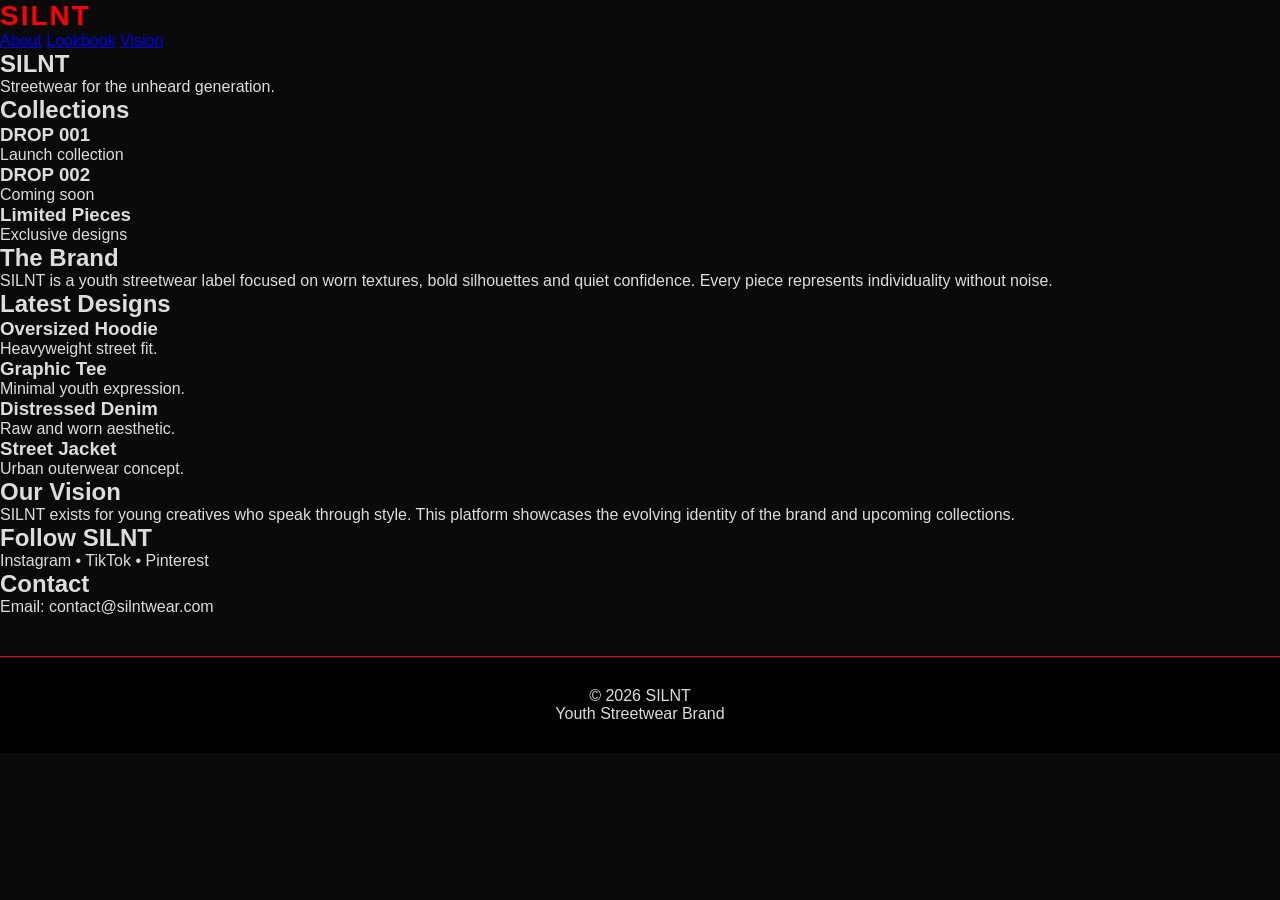
==== commit db72bb3c: "Update index.html" ====
--- a/templates/index.html
+++ b/templates/index.html
@@ -2,304 +2,125 @@
 <html lang="en">
 <head>
     <meta charset="UTF-8">
-    <meta name="viewport" content="width=device-width, initial-scale=1.0, user-scalable=yes">
-    <title>SILNT – worn clothes for the youth</title>
-    <style>
-        * {
-            margin: 0;
-            padding: 0;
-            box-sizing: border-box;
-        }
-
-        body {
-            background: white;
-            font-family: 'Inter', 'Segoe UI', system-ui, sans-serif;
-            color: black;
-            padding: 2rem 1.5rem;
-        }
-
-        .container {
-            max-width: 1100px;
-            margin: 0 auto;
-        }
-
-        /* header */
-        .brand-header {
-            text-align: center;
-            margin-bottom: 4rem;
-        }
-
-        h1 {
-            font-size: 4rem;
-            letter-spacing: 6px;
-            font-weight: 800;
-            color: black;
-        }
-
-        h1 span {
-            color: #c00;
-        }
-
-        .tagline {
-            font-size: 1rem;
-            text-transform: uppercase;
-            letter-spacing: 3px;
-            color: #555;
-            margin-top: 0.5rem;
-        }
-
-        /* product grid – each card holds a clothing image + description */
-        .products-grid {
-            display: flex;
-            flex-direction: column;
-            gap: 2.5rem;
-        }
-
-        /* product card */
-        .product-card {
-            display: flex;
-            align-items: center;
-            gap: 2rem;
-            background: white;
-            border-radius: 32px;
-            padding: 1.5rem 2rem;
-            transition: all 0.2s;
-        }
-
-        /* image wrapper – this is what will hover/float */
-        .image-wrapper {
-            flex-shrink: 0;
-            width: 180px;
-            height: 180px;
-            border-radius: 24px;
-            overflow: hidden;
-            transition: transform 0.25s cubic-bezier(0.2, 0.9, 0.4, 1.1), box-shadow 0.25s;
-            will-change: transform;
-        }
-
-        /* the actual image placeholder (will be replaced with real product photos) */
-        .product-img {
-            width: 100%;
-            height: 100%;
-            background: #f5f5f5;
-            display: flex;
-            align-items: center;
-            justify-content: center;
-            font-size: 0.8rem;
-            color: #888;
-            text-align: center;
-            border: 1px solid #eee;
-            border-radius: 24px;
-            transition: background 0.2s;
-        }
-
-        /* 🔥🔥🔥 HOVER EFFECT – the image floats when cursor is near the card */
-        .product-card:hover .image-wrapper {
-            transform: translateY(-12px);
-            box-shadow: 0 20px 25px -12px rgba(0, 0, 0, 0.2);
-        }
-
-        .product-card:hover .product-img {
-            background: #fff;
-            border-color: #c00;
-        }
-
-        /* description area */
-        .product-info {
-            flex: 1;
-        }
-
-        .product-title {
-            font-size: 1.6rem;
-            font-weight: 700;
-            margin-bottom: 0.5rem;
-            color: black;
-        }
-
-        .product-description {
-            font-size: 0.95rem;
-            color: #444;
-            line-height: 1.5;
-            margin-bottom: 0.75rem;
-        }
-
-        .badge {
-            display: inline-block;
-            background: #f2f2f2;
-            padding: 4px 14px;
-            border-radius: 40px;
-            font-size: 0.7rem;
-            font-weight: 600;
-            color: #c00;
-            border-left: 3px solid #c00;
-        }
-
-        /* manufacturer note */
-        .contact-note {
-            margin-top: 4rem;
-            text-align: center;
-            background: #fafafa;
-            padding: 2rem;
-            border-radius: 28px;
-            border: 1px solid #eee;
-        }
-
-        .contact-note p {
-            max-width: 500px;
-            margin: 0 auto 1rem auto;
-            color: #333;
-        }
-
-        .btn {
-            display: inline-block;
-            background: #c00;
-            color: white;
-            border: none;
-            padding: 10px 28px;
-            border-radius: 40px;
-            font-weight: bold;
-            text-decoration: none;
-            transition: background 0.2s;
-        }
-
-        .btn:hover {
-            background: #a00;
-        }
-
-        hr {
-            border-color: #eee;
-            margin: 2rem 0;
-        }
-
-        footer {
-            text-align: center;
-            font-size: 0.7rem;
-            color: #aaa;
-            margin-top: 2rem;
-        }
-
-        @media (max-width: 750px) {
-            body {
-                padding: 1rem;
-            }
-            .product-card {
-                flex-direction: column;
-                text-align: center;
-                padding: 1.2rem;
-            }
-            .image-wrapper {
-                width: 150px;
-                height: 150px;
-                margin-bottom: 1rem;
-            }
-            .product-title {
-                font-size: 1.3rem;
-            }
-            h1 {
-                font-size: 2.5rem;
-            }
-        }
-    </style>
+    <title>SILNT – Streetwear for the unheard generation</title>
+    <link rel="stylesheet" href="/static/style.css">
 </head>
 <body>
-<div class="container">
-    <div class="brand-header">
-        <h1>SILNT<span>.</span></h1>
-        <div class="tagline">worn clothes // for the youth</div>
+
+<!-- NAVBAR -->
+<nav class="nav">
+    <div class="logo">SILNT</div>
+    <div class="links">
+        <a href="#about">About</a>
+        <a href="#lookbook">Lookbook</a>
+        <a href="#vision">Vision</a>
     </div>
+</nav>
 
-    <div class="products-grid">
-        <!-- Each card = a clothing item. Hover near → image floats up. -->
-        <div class="product-card">
-            <div class="image-wrapper">
-                <div class="product-img">📸 DENIM JACKET</div>
-            </div>
-            <div class="product-info">
-                <div class="product-title">Oversized Denim Jacket</div>
-                <div class="product-description">
-                    Washed black, worn effect, red stitching. Relaxed fit, made for layering.
-                </div>
-                <div class="badge">sample ready</div>
-            </div>
+<!-- HERO -->
+<section class="hero">
+    <h1>SILNT</h1>
+    <p>Streetwear for the unheard generation.</p>
+</section>
+
+<!-- COLLECTIONS (new) -->
+<section class="section reveal">
+    <h2>Collections</h2>
+    <div class="grid">
+        <div class="card">
+            <div class="placeholder"></div>
+            <h3>DROP 001</h3>
+            <p>Launch collection</p>
         </div>
-
-        <div class="product-card">
-            <div class="image-wrapper">
-                <div class="product-img">📸 CARGO PANTS</div>
-            </div>
-            <div class="product-info">
-                <div class="product-title">Cargo Pants "Silent Riot"</div>
-                <div class="product-description">
-                    Heavy cotton, multiple pockets, red drawcord. Pre‑washed for softness.
-                </div>
-                <div class="badge">prototype approved</div>
-            </div>
+        <div class="card">
+            <div class="placeholder"></div>
+            <h3>DROP 002</h3>
+            <p>Coming soon</p>
         </div>
-
-        <div class="product-card">
-            <div class="image-wrapper">
-                <div class="product-img">📸 CROPPED HOODIE</div>
-            </div>
-            <div class="product-info">
-                <div class="product-title">Cropped Hoodie</div>
-                <div class="product-description">
-                    Boxy silhouette, raw hem, embroidered logo. Black/red colorblock.
-                </div>
-                <div class="badge">new collection</div>
-            </div>
-        </div>
-
-        <div class="product-card">
-            <div class="image-wrapper">
-                <div class="product-img">📸 VINTAGE TEE</div>
-            </div>
-            <div class="product-info">
-                <div class="product-title">Vintage Tee "Noise"</div>
-                <div class="product-description">
-                    Garment‑dyed, pigment print, slightly distressed. Unisex sizing.
-                </div>
-                <div class="badge">best seller</div>
-            </div>
-        </div>
-
-        <div class="product-card">
-            <div class="image-wrapper">
-                <div class="product-img">📸 WORKWEAR VEST</div>
-            </div>
-            <div class="product-info">
-                <div class="product-title">Workwear Vest</div>
-                <div class="product-description">
-                    Multi‑pocket, buckle straps, faded black ripstop.
-                </div>
-                <div class="badge">limited run</div>
-            </div>
-        </div>
-
-        <div class="product-card">
-            <div class="image-wrapper">
-                <div class="product-img">📸 PATCHWORK JEANS</div>
-            </div>
-            <div class="product-info">
-                <div class="product-title">Patchwork Jeans</div>
-                <div class="product-description">
-                    Upcycled panels, red contrast seams, baggy fit.
-                </div>
-                <div class="badge">made to order</div>
-            </div>
+        <div class="card">
+            <div class="placeholder"></div>
+            <h3>Limited Pieces</h3>
+            <p>Exclusive designs</p>
         </div>
     </div>
+</section>
 
-    <div class="contact-note">
-        <p style="font-size:1.1rem; font-weight:600;">📦 ready for production</p>
-        <p>Technical packs & size specs available. Contact SILNT for bulk orders.</p>
-        <a href="#" class="btn">REQUEST TECH PACK</a>
+<!-- ABOUT -->
+<section id="about" class="section dark reveal">
+    <h2>The Brand</h2>
+    <p>
+        SILNT is a youth streetwear label focused on worn textures,
+        bold silhouettes and quiet confidence.
+        Every piece represents individuality without noise.
+    </p>
+</section>
+
+<!-- LOOKBOOK (Latest Designs) -->
+<section id="lookbook" class="section reveal">
+    <h2>Latest Designs</h2>
+    <div class="grid">
+        <div class="card">
+            <div class="placeholder"></div>
+            <h3>Oversized Hoodie</h3>
+            <p>Heavyweight street fit.</p>
+        </div>
+        <div class="card">
+            <div class="placeholder"></div>
+            <h3>Graphic Tee</h3>
+            <p>Minimal youth expression.</p>
+        </div>
+        <div class="card">
+            <div class="placeholder"></div>
+            <h3>Distressed Denim</h3>
+            <p>Raw and worn aesthetic.</p>
+        </div>
+        <div class="card">
+            <div class="placeholder"></div>
+            <h3>Street Jacket</h3>
+            <p>Urban outerwear concept.</p>
+        </div>
     </div>
+</section>
 
-    <hr>
-    <footer>
-        SILNT — worn clothes for the youth © 2025<br>
-        black / red / white
-    </footer>
-</div>
+<!-- VISION -->
+<section id="vision" class="section dark reveal">
+    <h2>Our Vision</h2>
+    <p>
+        SILNT exists for young creatives who speak through style.
+        This platform showcases the evolving identity of the brand
+        and upcoming collections.
+    </p>
+</section>
+
+<!-- SOCIAL MEDIA -->
+<section class="section reveal">
+    <h2>Follow SILNT</h2>
+    <p>Instagram • TikTok • Pinterest</p>
+</section>
+
+<!-- CONTACT -->
+<section class="section dark reveal">
+    <h2>Contact</h2>
+    <p>Email: contact@silntwear.com</p>
+</section>
+
+<!-- FOOTER -->
+<footer>
+    © 2026 SILNT<br>
+    Youth Streetwear Brand
+</footer>
+
+<!-- Scroll reveal script -->
+<script>
+    const observer = new IntersectionObserver(entries => {
+        entries.forEach(entry => {
+            if (entry.isIntersecting) {
+                entry.target.classList.add("show");
+            }
+        });
+    });
+    document.querySelectorAll(".reveal").forEach(el => observer.observe(el));
+</script>
+
 </body>
 </html>
--- a/static/style.css
+++ b/static/style.css
@@ -0,0 +1,224 @@
+* {
+    margin: 0;
+    padding: 0;
+    box-sizing: border-box;
+    font-family: Arial, Helvetica, sans-serif;
+}
+
+body {
+    background: #0a0a0a;
+    color: #ddd;
+}
+
+/* ----- AMAZON STYLE TOP BAR ----- */
+.top-bar {
+    display: flex;
+    align-items: center;
+    justify-content: space-between;
+    background: #000;
+    padding: 12px 20px;
+    border-bottom: 2px solid red;
+    flex-wrap: wrap;
+}
+
+.logo {
+    font-size: 28px;
+    font-weight: bold;
+    color: red;
+    letter-spacing: 2px;
+}
+
+.search-bar {
+    display: flex;
+    flex: 1;
+    max-width: 500px;
+    margin: 0 20px;
+}
+
+.search-bar input {
+    width: 100%;
+    padding: 10px;
+    border: none;
+    background: #222;
+    color: white;
+    border-radius: 6px 0 0 6px;
+    outline: none;
+}
+
+.search-bar button {
+    background: red;
+    border: none;
+    padding: 0 15px;
+    border-radius: 0 6px 6px 0;
+    cursor: pointer;
+    font-size: 18px;
+    color: white;
+}
+
+.account-links a {
+    color: white;
+    text-decoration: none;
+    margin-left: 20px;
+    font-size: 14px;
+}
+.account-links a:hover {
+    color: red;
+}
+
+/* ----- CATEGORY NAVIGATION ----- */
+.category-nav {
+    background: #111;
+    padding: 10px 20px;
+    display: flex;
+    gap: 25px;
+    border-bottom: 1px solid #222;
+    overflow-x: auto;
+}
+
+.category-nav a {
+    color: #ccc;
+    text-decoration: none;
+    font-size: 14px;
+    font-weight: bold;
+}
+.category-nav a:hover {
+    color: red;
+}
+
+/* ----- MAIN LAYOUT: SIDEBAR + PRODUCT GRID ----- */
+.main-container {
+    display: flex;
+    max-width: 1400px;
+    margin: 30px auto;
+    padding: 0 20px;
+    gap: 30px;
+}
+
+/* Sidebar filters */
+.sidebar {
+    width: 260px;
+    background: #111;
+    padding: 20px;
+    border-radius: 8px;
+    height: fit-content;
+}
+
+.sidebar h3 {
+    font-size: 18px;
+    margin-bottom: 20px;
+    color: red;
+}
+
+.filter-section {
+    margin-bottom: 25px;
+}
+
+.filter-section h4 {
+    font-size: 15px;
+    margin-bottom: 10px;
+    color: white;
+}
+
+.filter-section label {
+    display: block;
+    margin: 8px 0;
+    font-size: 13px;
+    color: #bbb;
+}
+
+/* Product grid (Amazon‑style cards) */
+.products-grid {
+    flex: 1;
+    display: grid;
+    grid-template-columns: repeat(auto-fill, minmax(260px, 1fr));
+    gap: 25px;
+}
+
+.product-card {
+    background: #111;
+    border: 1px solid #222;
+    border-radius: 12px;
+    overflow: hidden;
+    transition: transform 0.2s, box-shadow 0.2s;
+}
+.product-card:hover {
+    transform: translateY(-5px);
+    box-shadow: 0 8px 20px rgba(255,0,0,0.2);
+    border-color: red;
+}
+
+.image-placeholder {
+    height: 220px;
+    background: #1a1a1a;
+    border-bottom: 1px solid #222;
+}
+
+.product-info {
+    padding: 15px;
+}
+
+.product-info h3 {
+    font-size: 18px;
+    margin-bottom: 8px;
+    color: white;
+}
+
+.price {
+    font-size: 20px;
+    font-weight: bold;
+    color: red;
+    margin: 10px 0;
+}
+
+.rating {
+    font-size: 14px;
+    color: #ffaa44;
+}
+
+.view-btn {
+    background: #222;
+    color: white;
+    border: 1px solid red;
+    padding: 8px 16px;
+    border-radius: 6px;
+    cursor: pointer;
+    margin-top: 12px;
+    width: 100%;
+    font-weight: bold;
+    transition: 0.2s;
+}
+.view-btn:hover {
+    background: red;
+    color: black;
+    border-color: red;
+}
+
+/* Footer */
+footer {
+    background: #000;
+    padding: 30px 20px;
+    text-align: center;
+    border-top: 1px solid red;
+    margin-top: 40px;
+}
+
+.footer-links {
+    display: flex;
+    justify-content: center;
+    gap: 30px;
+    margin-bottom: 20px;
+}
+
+.footer-links a {
+    color: white;
+    text-decoration: none;
+    font-size: 14px;
+}
+.footer-links a:hover {
+    color: red;
+}
+
+footer p {
+    font-size: 12px;
+    color: #777;
+}
